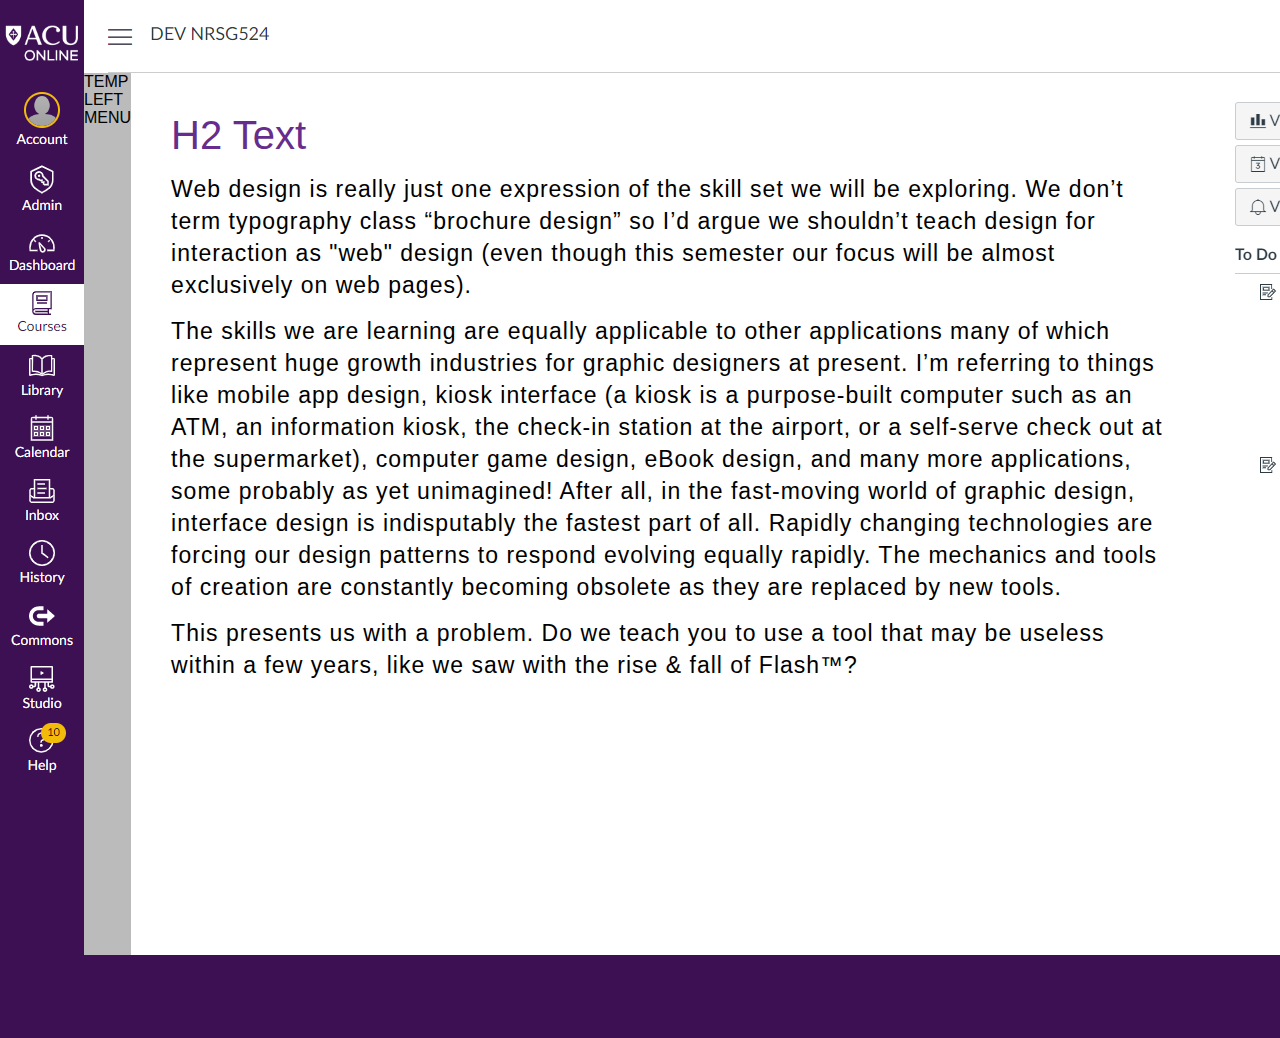
==== index.html @ 1f4cd00d "first style h2 and p" ====
<!DOCTYPE html>
<html lang="en">
  <head>
    <meta charset="utf-8" />
    <meta http-equiv="x-ua-compatible" content="ie=edge" />
    <meta name="viewport" content="width=device-width, initial-scale=1" />

    <title></title>
    <link rel="stylesheet" href="css/main.css" />
    <link rel="icon" href="images/favicon.png" />
<style>
body {
    margin: 0px;
    font-family: "arial", sans-serif;

}

.wrapper-container{
    display: flex;
    flex-direction: row;
    flex-wrap: nowrap;
    justify-content: flex-start;
    align-content: stretch;
    align-items: flex-start;
		background: #3c1053;

}
  .col1 { 
	width: 84px;
  }
  
  .col2 { 
	flex: 0 1 auto;
    align-self: auto;
	width: 100%;
	    background: #fff;
  }
  
  .header { 
    width: 100%;
	height:72px;
	        margin: 0 0 0 24px;
	border-bottom: 1px solid #ccc;
	background: #fff;	
  }

  .flex-container {
    display: flex;
    height: 98vh;
  }

  .flex-container > div{
	height: 100%;
  }
  
  .item2 { 
    width:192px;
	background: #bbb;
  }
  .item3 { 
    flex-grow:1;
	background: #fff;
  }
  .item4 { 
    width: 288px;
	background: #fff;	
  }
		
#header-normal{display:block;}
#header-phone {display:none;}



.fixed-width-col {
width: 1000px;
    margin: 0 auto;
    background: #fff;
    /* position: relative; */
    /* top: 0px; */
    padding: 40px;
}

h2 {
    font-weight: normal;
    font-size: 40px;
    color: #662d8c;
    margin-block-end: 15px;
    margin-block-start: 0;
	}
p{
font-size: 23px;
    letter-spacing: 1px;
    line-height: 32px;
    margin-block-end: 14px;
    margin-block-start: 0px;}

@media only screen and (max-width: 1139px) {
  .item4 {
    display:none;
  }
}		
@media only screen and (max-width: 767px) {
  .col1 {
    display:none;
  }
  .item2 {
    display:none;
  }
	#header-normal{display:none;}
	#header-phone {display:block;}
	
  .header { 
    width: 100%;
	height:55px;
	margin: 0;
	border-bottom: 0px solid #ccc;
	background: #3c1053;
  }	
}		
</style>
  </head>
    <body>
	<div class="wrapper-container"> 
		<div class="col1"><img src="col-1.png"></div>
		<div class="col2">
		<div class="header"><img id="header-normal" src="header.png"><img id="header-phone" src="header-phone.png"></div>
			<div class="flex-container"> 
			<div class="item2">TEMP<br>LEFT<br>MENU</div>
			<div class="item3">
			<!-- --------------------------------------------------------- -->
			<!-- --------------------------------------------------------- -->
			<!-- --------------------------------------------------------- -->
			
			<div class="fixed-width-col">
			<h2>H2 Text</h2>
<p>Web design is really just one expression of the skill set we will be exploring. We don’t term typography class “brochure design” so I’d argue
we shouldn’t teach design for interaction as "web" design (even though this semester our focus will be almost exclusively on web pages).</p>
<p>The skills we are learning are equally applicable to other applications many of which represent huge growth industries for graphic designers
at present. I’m referring to things like mobile app design, kiosk interface (a kiosk is a purpose-built computer such as an ATM, an information
kiosk, the check-in station at the airport, or a self-serve check out at the supermarket), computer game design, eBook design, and many more
applications, some probably as yet unimagined! After all, in the fast-moving world of graphic design, interface design is indisputably the fastest
part of all. Rapidly changing technologies are forcing our design patterns to respond evolving equally rapidly. The mechanics and tools of
creation are constantly becoming obsolete as they are replaced by new tools.</p>
<p>This presents us with a problem. Do we teach you to use a tool that may be useless within a few years, like we saw with the rise & fall of
Flash™?</p>
			
			</div>			
			<!-- --------------------------------------------------------- -->
			<!-- --------------------------------------------------------- -->
			<!-- --------------------------------------------------------- -->
			</div>
			<div class="item4"><img src="col-4.png"></div>
			</div>	
		</div>
	</div>

    <script src="js/scripts.js"></script>
  </body>
</html>
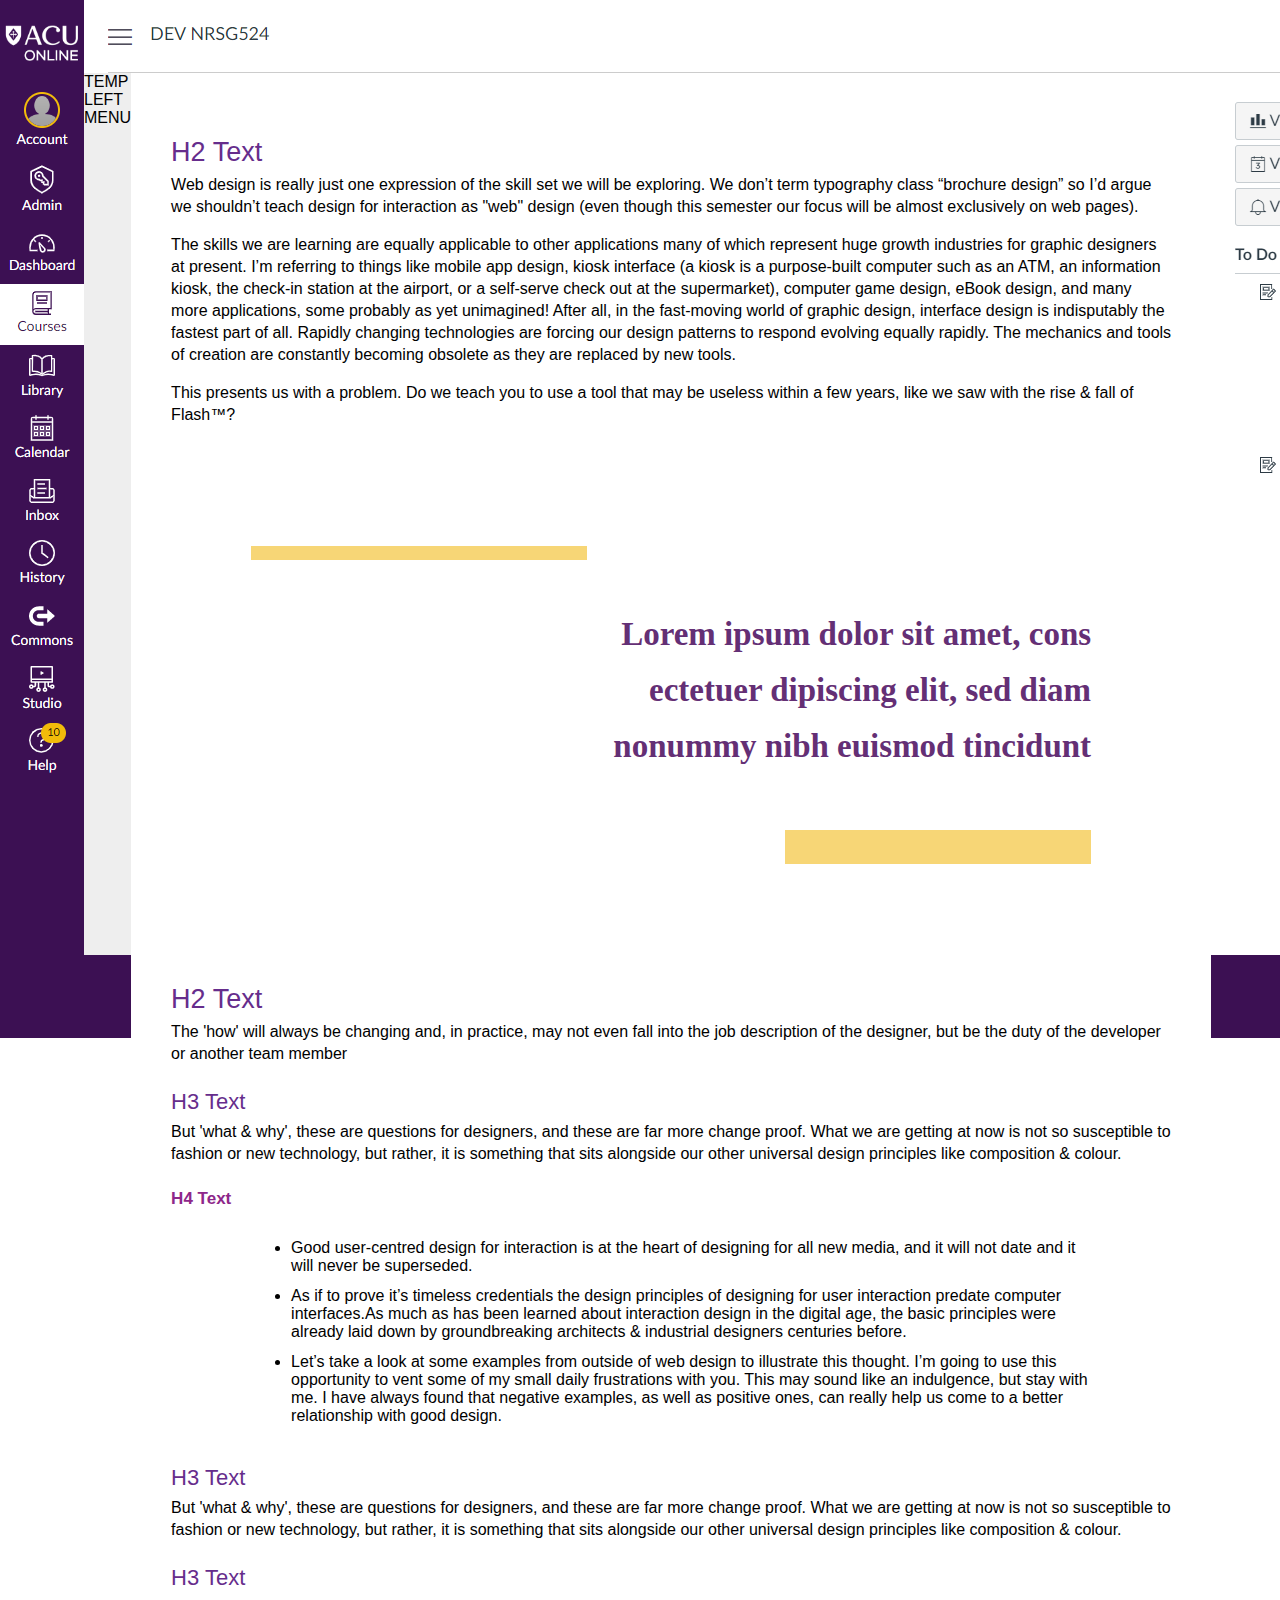
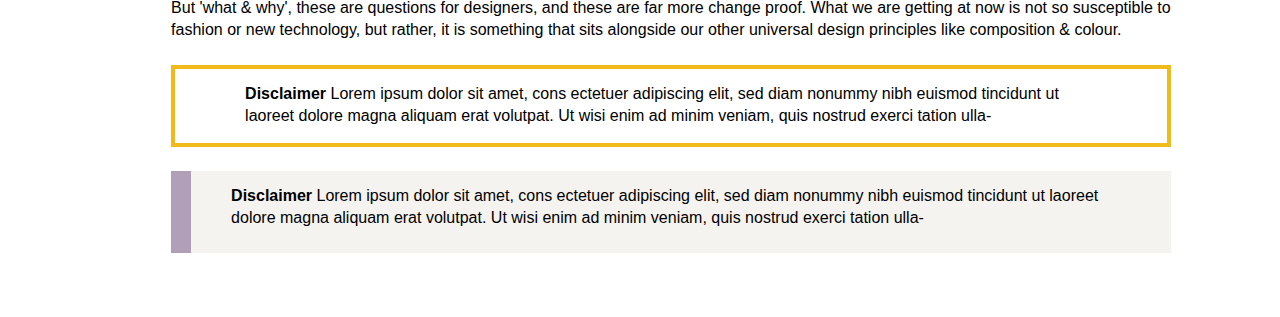
==== commit 33984358: "1st Ros design completed" ====
--- a/index.html
+++ b/index.html
@@ -55,7 +55,7 @@
   
   .item2 { 
     width:192px;
-	background: #bbb;
+	    background: #eee;
   }
   .item3 { 
     flex-grow:1;
@@ -81,18 +81,94 @@
 }
 
 h2 {
-    font-weight: normal;
-    font-size: 40px;
+	font-weight: normal;
+    font-size: 27px;
     color: #662d8c;
-    margin-block-end: 15px;
-    margin-block-start: 0;
+    margin-block-end: 6px;
+    margin-block-start: 24px;
 	}
+h3 {
+font-weight: normal;
+    font-size: 22px;
+    color: #662d8c;
+    margin-block-end: 6px;
+    margin-block-start: 24px;
+}
+h4 {
+    font-weight: bold;
+    font-size: 17px;
+    color: #8e278a;
+    margin-block-end: 0px;
+    margin-block-start: 24px;
+}
 p{
-font-size: 23px;
-    letter-spacing: 1px;
-    line-height: 32px;
-    margin-block-end: 14px;
-    margin-block-start: 0px;}
+font-size: 16px;
+    letter-spacing: 0px;
+    line-height: 22px;
+    margin-block-end: 16px;
+    margin-block-start: 6px;
+	}
+
+ul,ol {
+	margin-block-start: 30px;
+    margin-block-end: 40px;
+	}
+li {
+    margin: 6px 80px 12px 80px;
+}
+
+.well {
+    padding: 8px 70px 0 70px;
+    margin: 24px 0;
+}
+.well.yellow {
+    border: 4px solid #f1ba1b;
+}
+
+.well.purple {
+	background: #f5f3f0;
+    padding: 8px 40px;
+    border-left: 20px solid #b19eb9;
+}
+
+blockquote {
+    margin: 80px;
+    padding: 40px 0;
+}
+
+blockquote::before {
+content: "";
+    width: 336px;
+    height: 14px;
+    position: relative;
+    top: 0px;
+    left: 0;
+    background: #f7d676;
+    /* z-index: 20; */
+    display: block;
+}
+
+blockquote::after {
+content: "";
+    width: 306px;
+    height: 34px;
+    position: relative;
+    /* bottom: -40px; */
+    left: -306px;
+    background: #f7d676;
+    /* z-index: 20; */
+    display: block;
+    margin-left: 100%;}
+
+blockquote > p {
+font-size: 33px;
+    line-height: 56px;
+    font-family: "Georgia", serif;
+    text-align: right;
+    font-weight: bold;
+    color: #642f75;
+    padding: 40px 0;
+}
 
 @media only screen and (max-width: 1139px) {
   .item4 {
@@ -143,9 +219,40 @@
 creation are constantly becoming obsolete as they are replaced by new tools.</p>
 <p>This presents us with a problem. Do we teach you to use a tool that may be useless within a few years, like we saw with the rise & fall of
 Flash™?</p>
+<blockquote>
+<p>Lorem ipsum dolor sit amet, cons<br>
+ectetuer dipiscing elit, sed diam<br>
+nonummy nibh euismod tincidunt</p>
+</blockquote>
+
+<h2>H2 Text</h2>
+<p>The 'how' will always be changing and, in practice, may not even fall into the job description of the designer, but be the duty of the developer or another team member</p>
+<h3>H3 Text</h3>
+<p>But 'what & why', these are questions for designers, and these are far more change proof. What we are getting at now is not so susceptible to
+fashion or new technology, but rather, it is something that sits alongside our other universal design principles like composition & colour.</p>
+<h4>H4 Text</h4>
+<ul>
+<li>Good user-centred design for interaction is at the heart of designing for all new media, and it will not date and it will never be superseded.</li>
+<li>
+As if to prove it’s timeless credentials the design principles of designing for user interaction predate computer interfaces.As much as has been learned about interaction design in the digital age, the basic principles were already laid
+down by groundbreaking architects & industrial designers centuries before.</li>
+<li>
+Let’s take a look at some examples from outside of web design to illustrate this thought. I’m going to use this opportunity to vent some of my small daily frustrations with you. This may sound like an indulgence, but stay with me. I have always found that negative examples, as well as positive ones, can really help us come to a better relationship with good design.</li>
+</ul>
+<h3>H3 Text</h3>
+<p>But 'what & why', these are questions for designers, and these are far more change proof. What we are getting at now is not so susceptible to fashion or new technology, but rather, it is something that sits alongside our other universal design principles like composition & colour.</p>
+<h3>H3 Text</h3>
+<p>But 'what & why', these are questions for designers, and these are far more change proof. What we are getting at now is not so susceptible to fashion or new technology, but rather, it is something that sits alongside our other universal design principles like composition & colour.</p>
+			
+			<div class="well yellow" >
+			<p><strong>Disclaimer</strong> Lorem ipsum dolor sit amet, cons ectetuer adipiscing elit, sed diam nonummy nibh euismod tincidunt ut laoreet dolore magna aliquam erat volutpat. Ut wisi enim ad minim veniam, quis nostrud exerci tation ulla-</p>
+			</div>
+			<div class="well purple" >
+			<p><strong>Disclaimer</strong> Lorem ipsum dolor sit amet, cons ectetuer adipiscing elit, sed diam nonummy nibh euismod tincidunt ut laoreet dolore magna aliquam erat volutpat. Ut wisi enim ad minim veniam, quis nostrud exerci tation ulla-</p>
+			</div>
 			
 			</div>			
-			<!-- --------------------------------------------------------- -->
+			<!-- goergia bold 33px 56 leading --------------------------------------------------------- -->
 			<!-- --------------------------------------------------------- -->
 			<!-- --------------------------------------------------------- -->
 			</div>
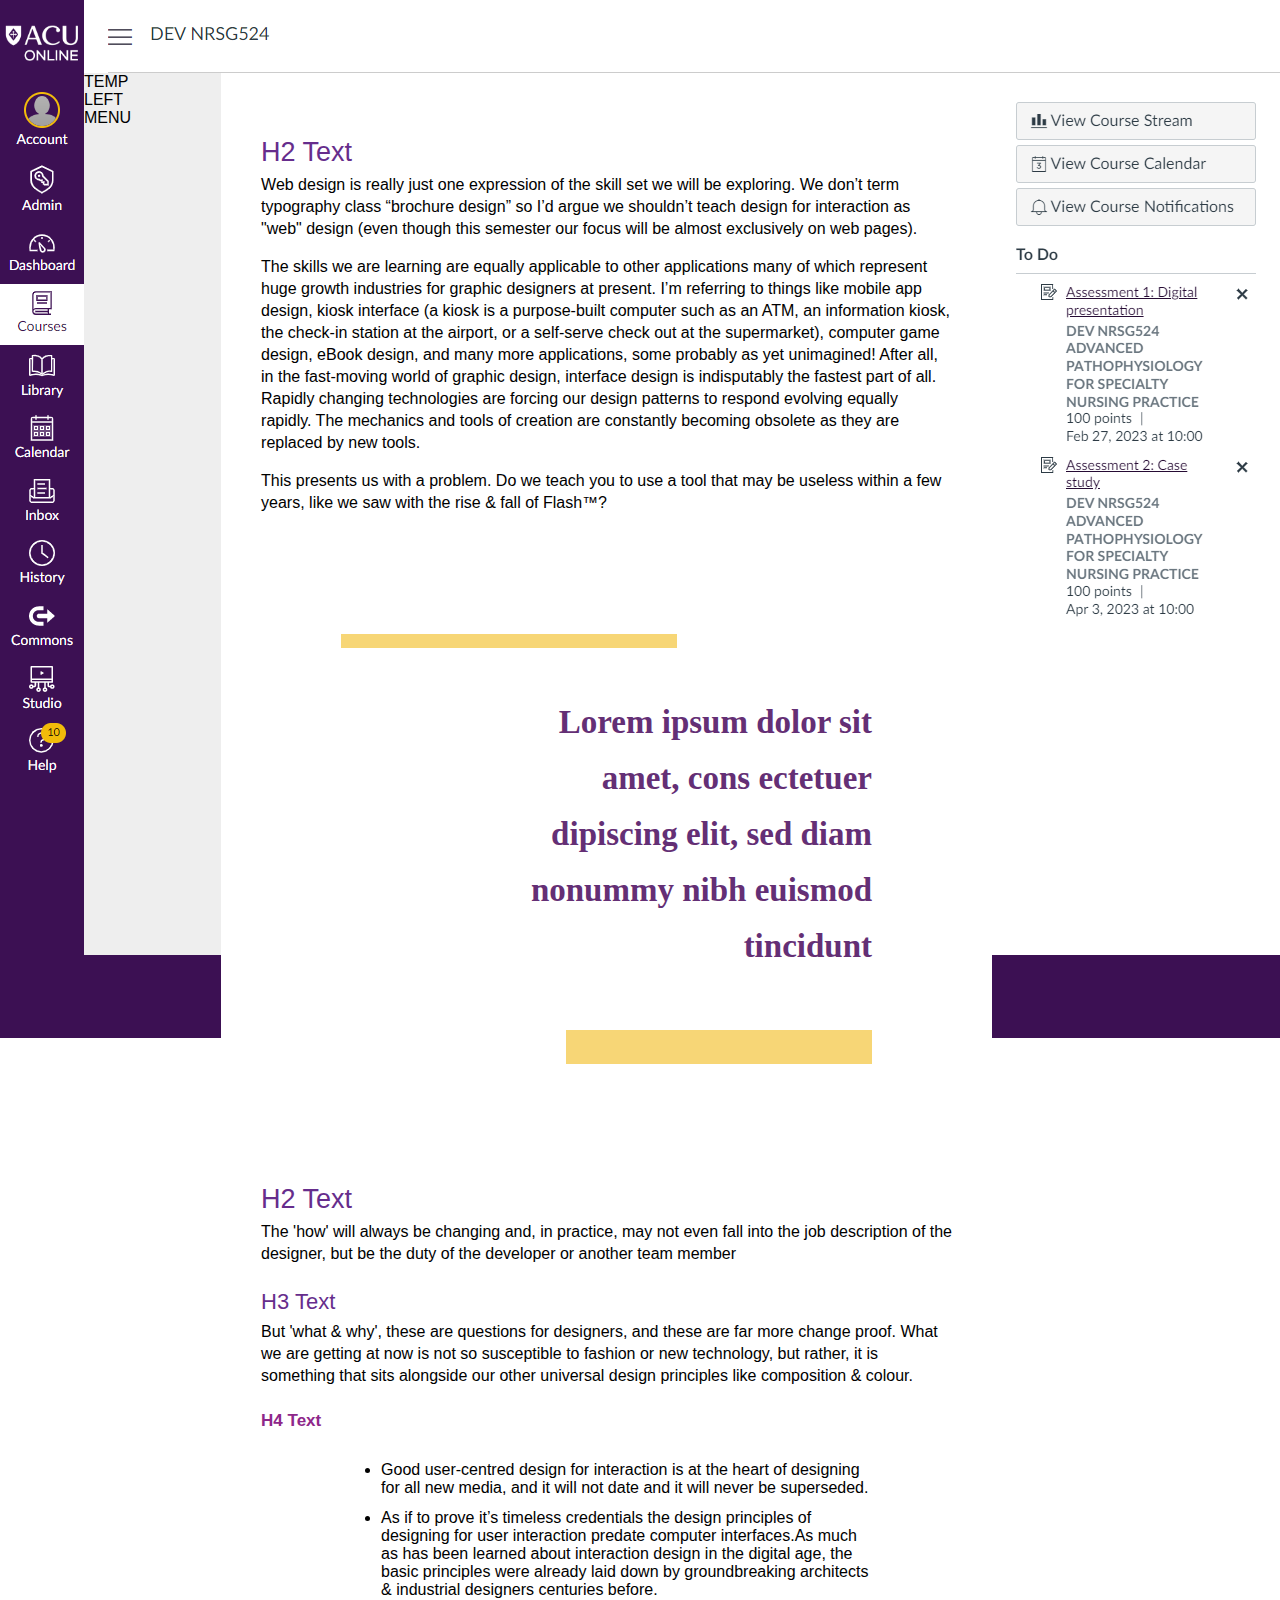
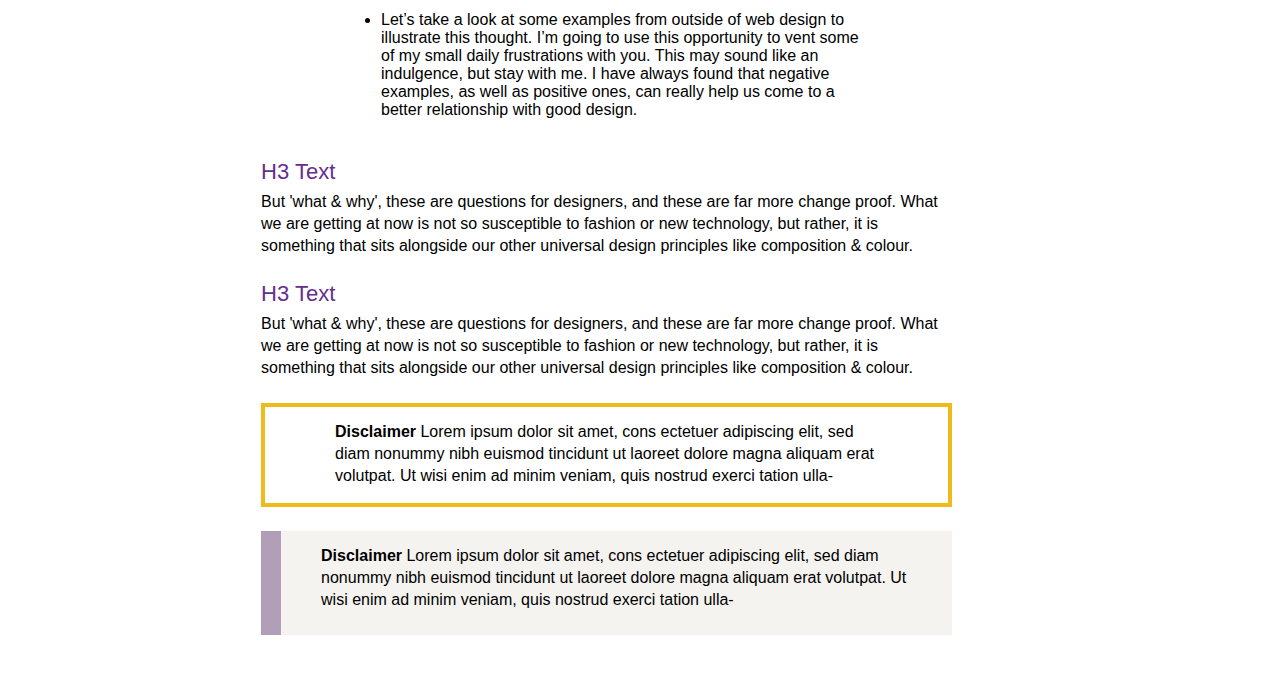
==== commit 67ff0de7: "last pages commit before monday" ====
--- a/index.html
+++ b/index.html
@@ -72,7 +72,7 @@
 
 
 .fixed-width-col {
-width: 1000px;
+    max-width: 1000px;
     margin: 0 auto;
     background: #fff;
     /* position: relative; */
@@ -168,6 +168,8 @@
     font-weight: bold;
     color: #642f75;
     padding: 40px 0;
+	width: 75%;
+    margin-left: 25%;
 }
 
 @media only screen and (max-width: 1139px) {
@@ -220,9 +222,9 @@
 <p>This presents us with a problem. Do we teach you to use a tool that may be useless within a few years, like we saw with the rise & fall of
 Flash™?</p>
 <blockquote>
-<p>Lorem ipsum dolor sit amet, cons<br>
-ectetuer dipiscing elit, sed diam<br>
-nonummy nibh euismod tincidunt</p>
+<p>Lorem ipsum dolor sit amet, cons
+ectetuer dipiscing elit, sed diam
+nonummy nibh euismod tincidunt
 </blockquote>
 
 <h2>H2 Text</h2>
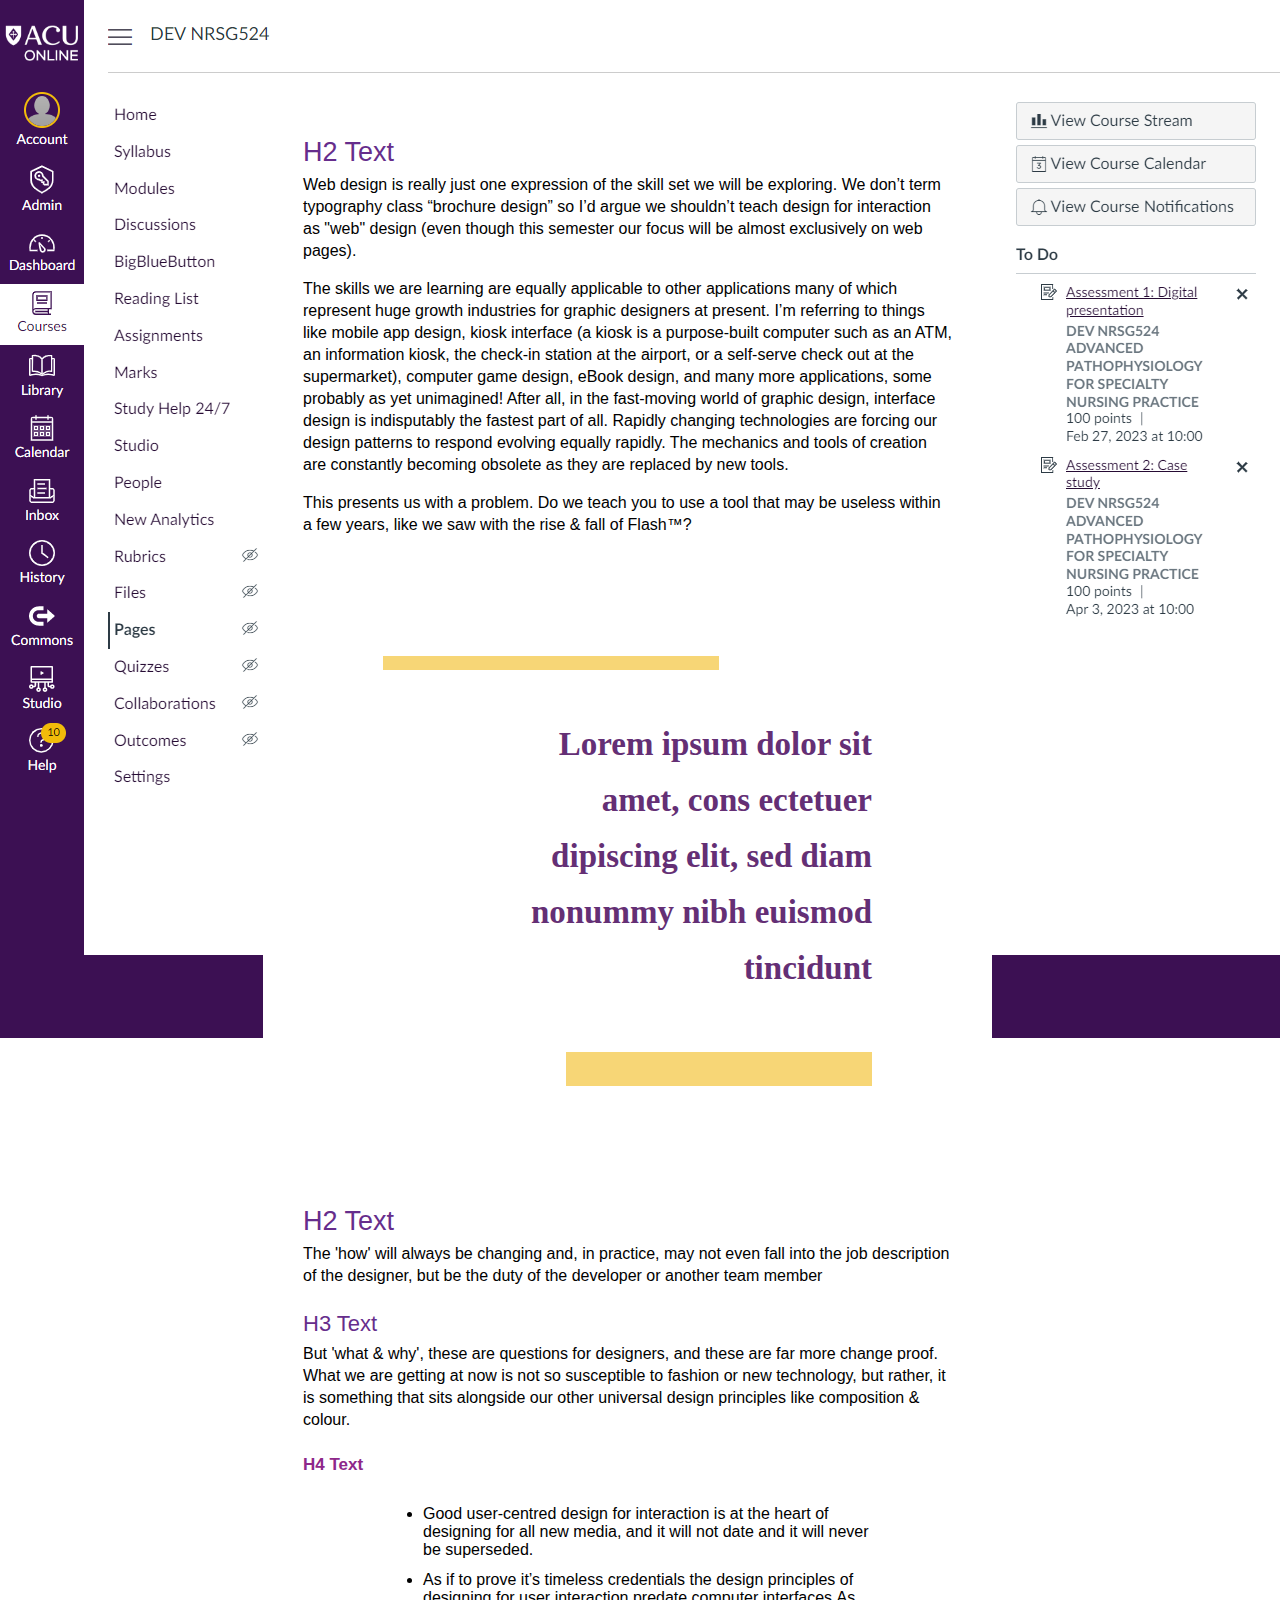
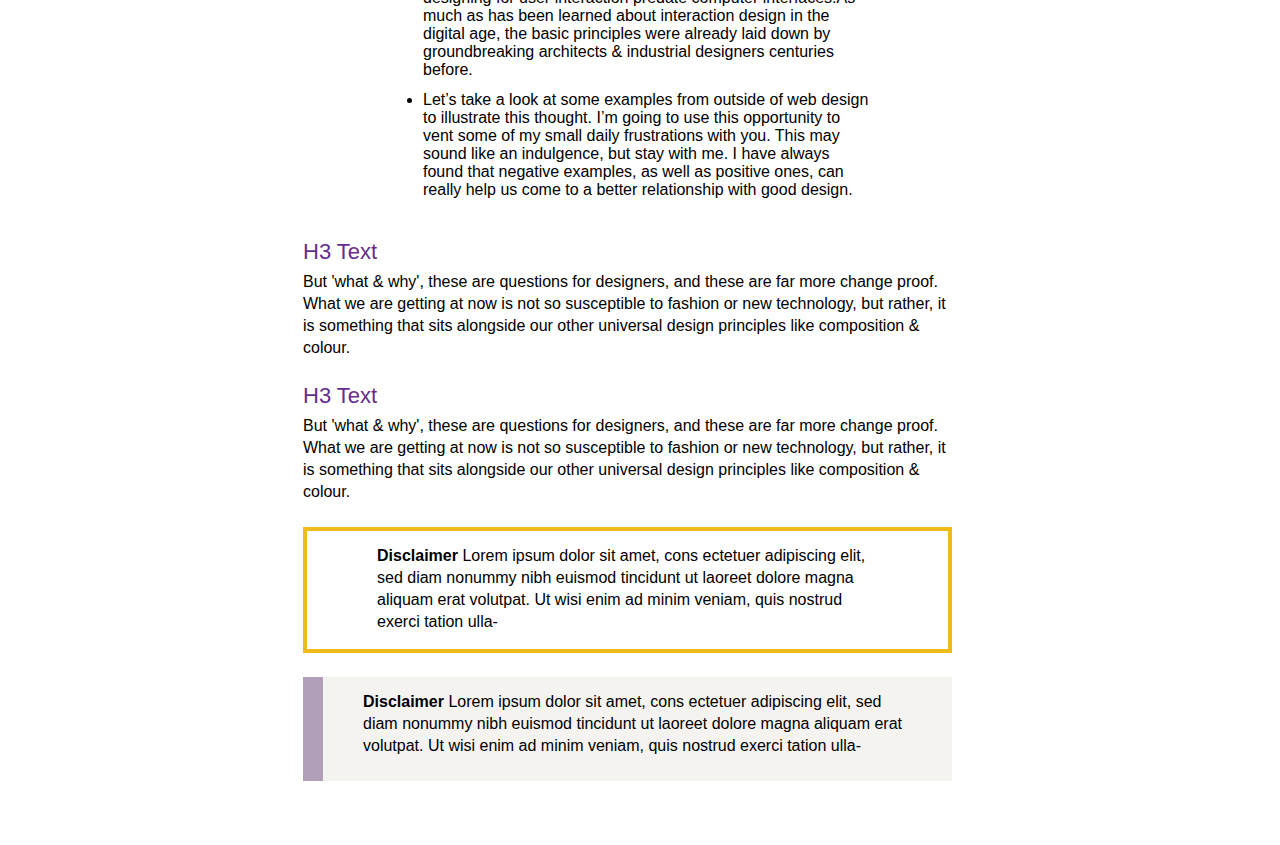
==== commit 6b1ef7f3: "added fake menu nav image" ====
--- a/index.html
+++ b/index.html
@@ -55,7 +55,7 @@
   
   .item2 { 
     width:192px;
-	    background: #eee;
+	    background: #fff;
   }
   .item3 { 
     flex-grow:1;
@@ -203,7 +203,7 @@
 		<div class="col2">
 		<div class="header"><img id="header-normal" src="header.png"><img id="header-phone" src="header-phone.png"></div>
 			<div class="flex-container"> 
-			<div class="item2">TEMP<br>LEFT<br>MENU</div>
+			<div class="item2"><img src="col-3.png"></div>
 			<div class="item3">
 			<!-- --------------------------------------------------------- -->
 			<!-- --------------------------------------------------------- -->
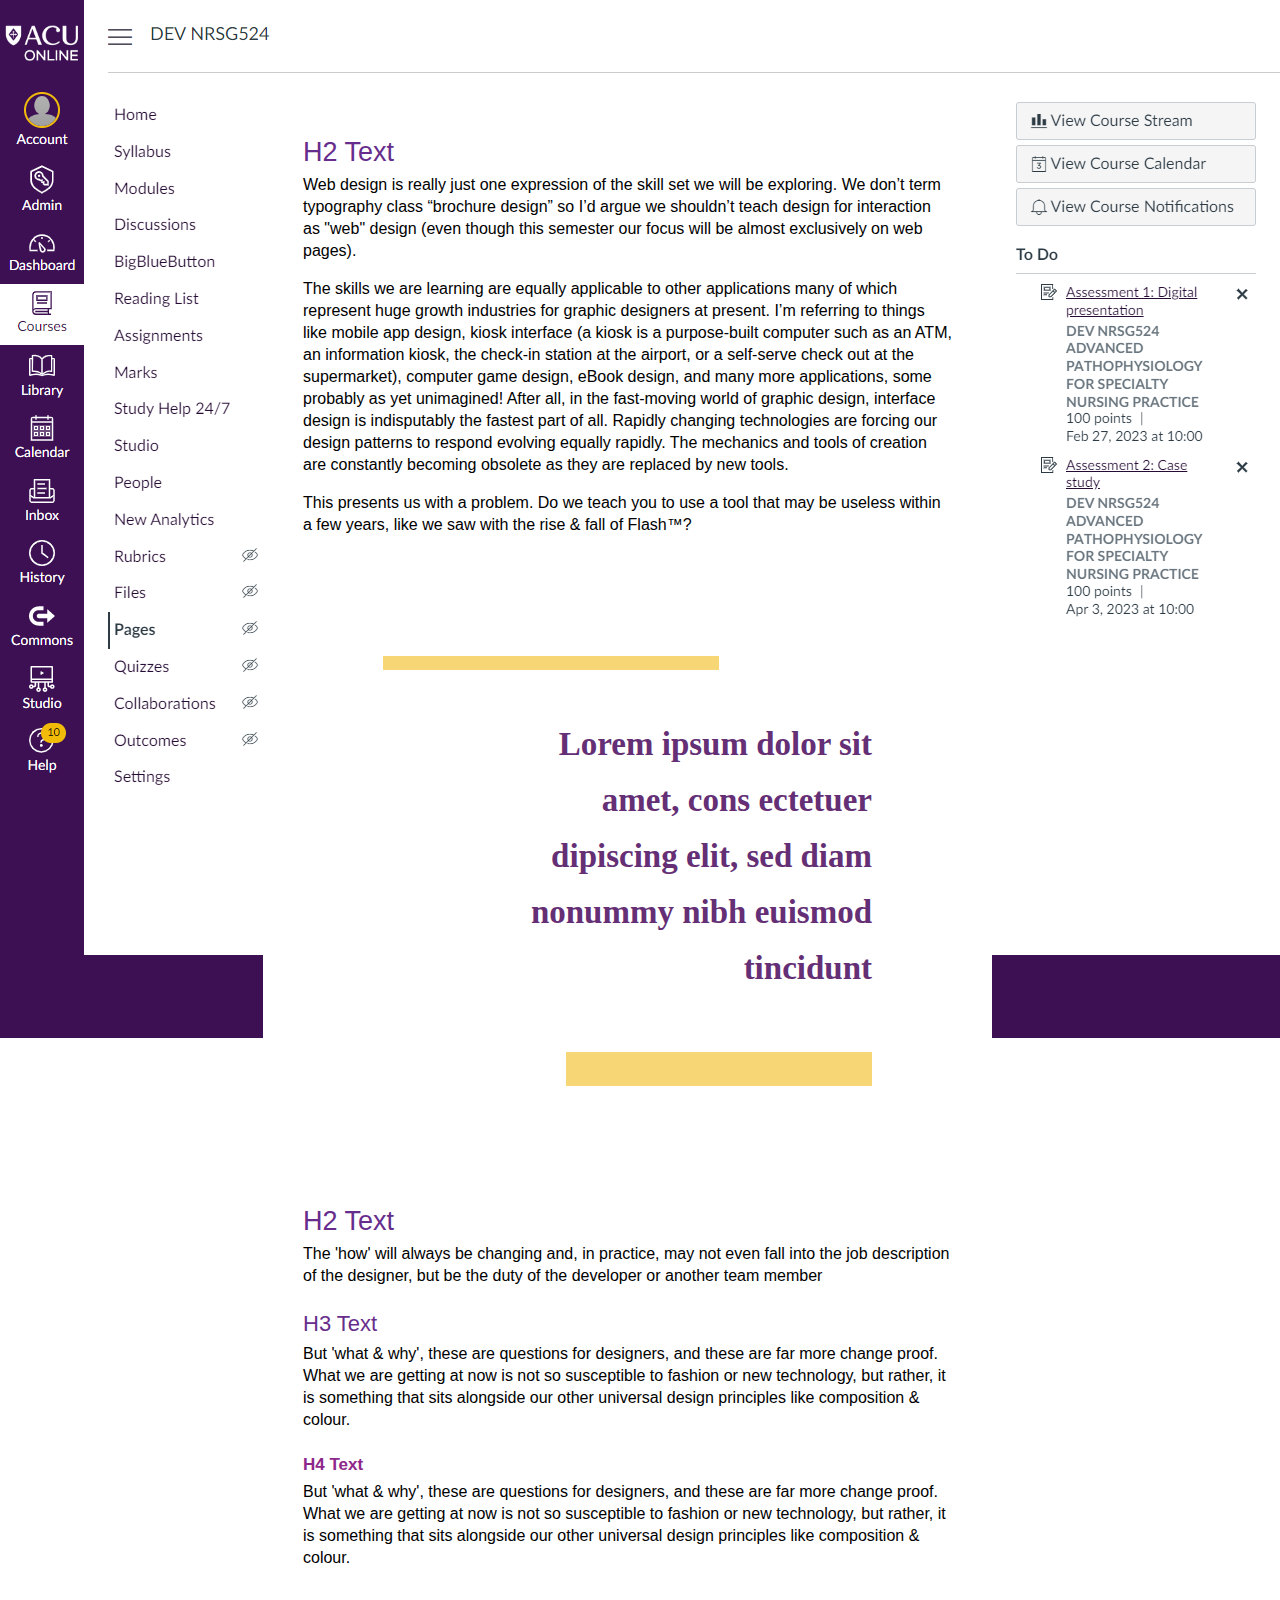
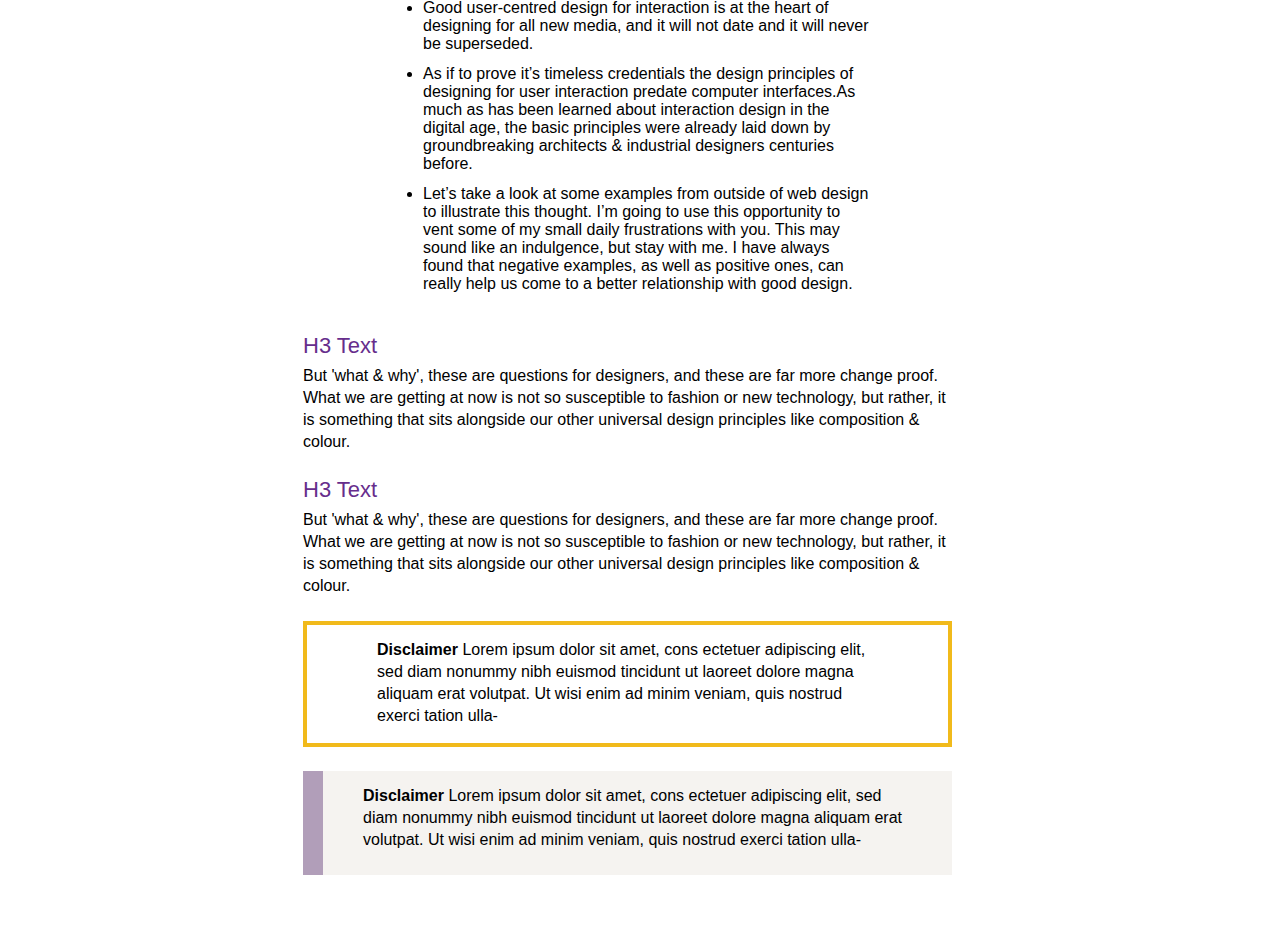
==== commit e236cfc1: "better UL pre content" ====
--- a/index.html
+++ b/index.html
@@ -233,6 +233,7 @@
 <p>But 'what & why', these are questions for designers, and these are far more change proof. What we are getting at now is not so susceptible to
 fashion or new technology, but rather, it is something that sits alongside our other universal design principles like composition & colour.</p>
 <h4>H4 Text</h4>
+<p>But 'what & why', these are questions for designers, and these are far more change proof. What we are getting at now is not so susceptible to fashion or new technology, but rather, it is something that sits alongside our other universal design principles like composition & colour.</p>
 <ul>
 <li>Good user-centred design for interaction is at the heart of designing for all new media, and it will not date and it will never be superseded.</li>
 <li>
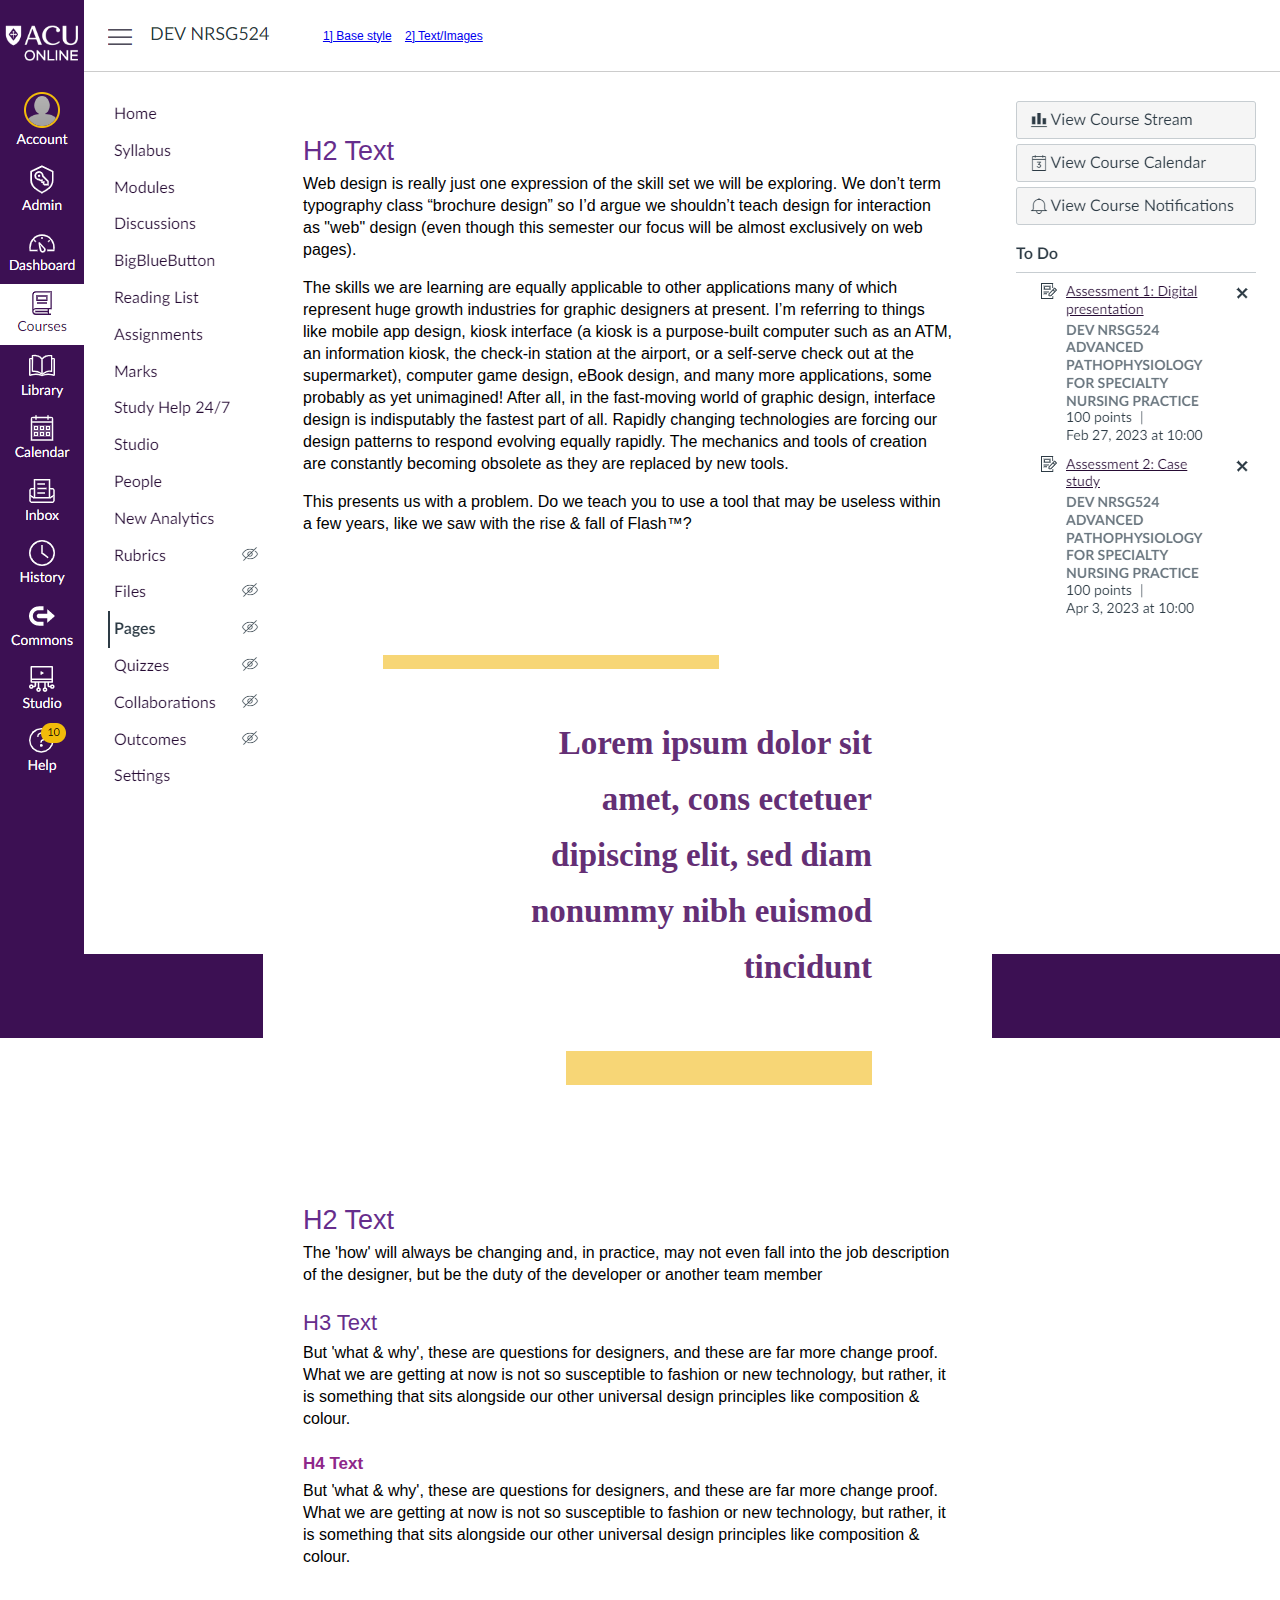
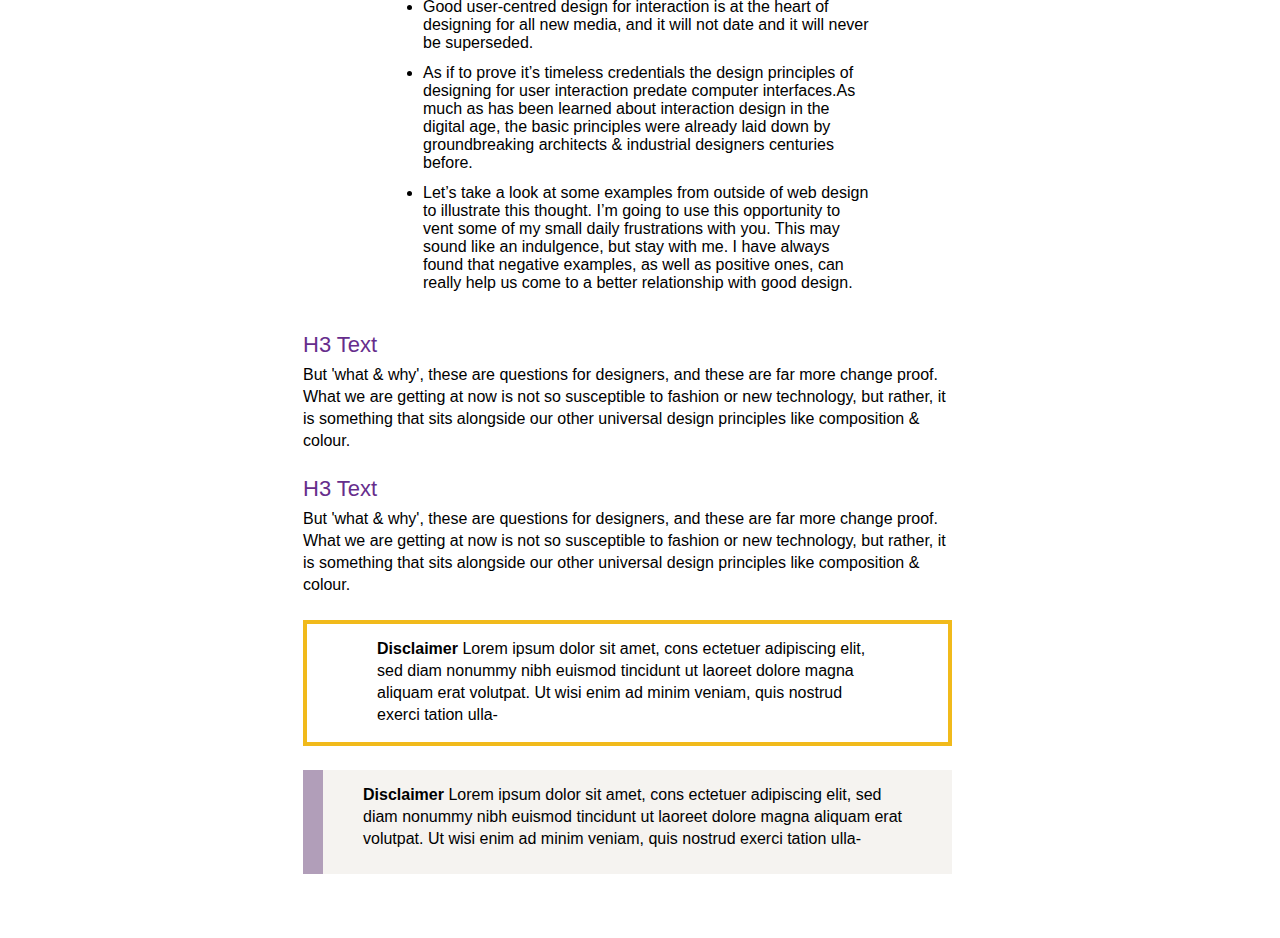
==== commit d886e580: "link to access each other" ====
--- a/index.html
+++ b/index.html
@@ -36,13 +36,32 @@
 	    background: #fff;
   }
   
-  .header { 
-    width: 100%;
-	height:72px;
-	        margin: 0 0 0 24px;
-	border-bottom: 1px solid #ccc;
-	background: #fff;	
-  }
+.header {
+    width: 98%;
+    height: 72pxpx;
+    padding: 0 0 0 2%;
+    border-bottom: 1px solid #ccc;
+    background: #fff;
+	display: flex;
+    align-items: center;
+  }
+  
+#header-normal{display:block;}
+#header-phone {display:none;}
+
+.header ul
+{
+    margin: 0;
+    padding: 0;
+    font-size: 12px;
+}
+.header ul li
+{
+    padding: 5px;
+    display: inline;
+    margin: 0;
+}
+
 
   .flex-container {
     display: flex;
@@ -184,6 +203,10 @@
   .item2 {
     display:none;
   }
+  
+    .header ul li a
+	{ color: #fff;}
+	
 	#header-normal{display:none;}
 	#header-phone {display:block;}
 	
@@ -201,7 +224,14 @@
 	<div class="wrapper-container"> 
 		<div class="col1"><img src="col-1.png"></div>
 		<div class="col2">
-		<div class="header"><img id="header-normal" src="header.png"><img id="header-phone" src="header-phone.png"></div>
+		<div class="header"><img id="header-normal" src="header.png"><img id="header-phone" src="header-phone.png">
+		
+			<ul>
+			<li><a href="index.html">1] Base style</a></li>
+			<li><a href="images-text.html">2] Text/Images</a>
+			</ul>
+
+		</div>
 			<div class="flex-container"> 
 			<div class="item2"><img src="col-3.png"></div>
 			<div class="item3">
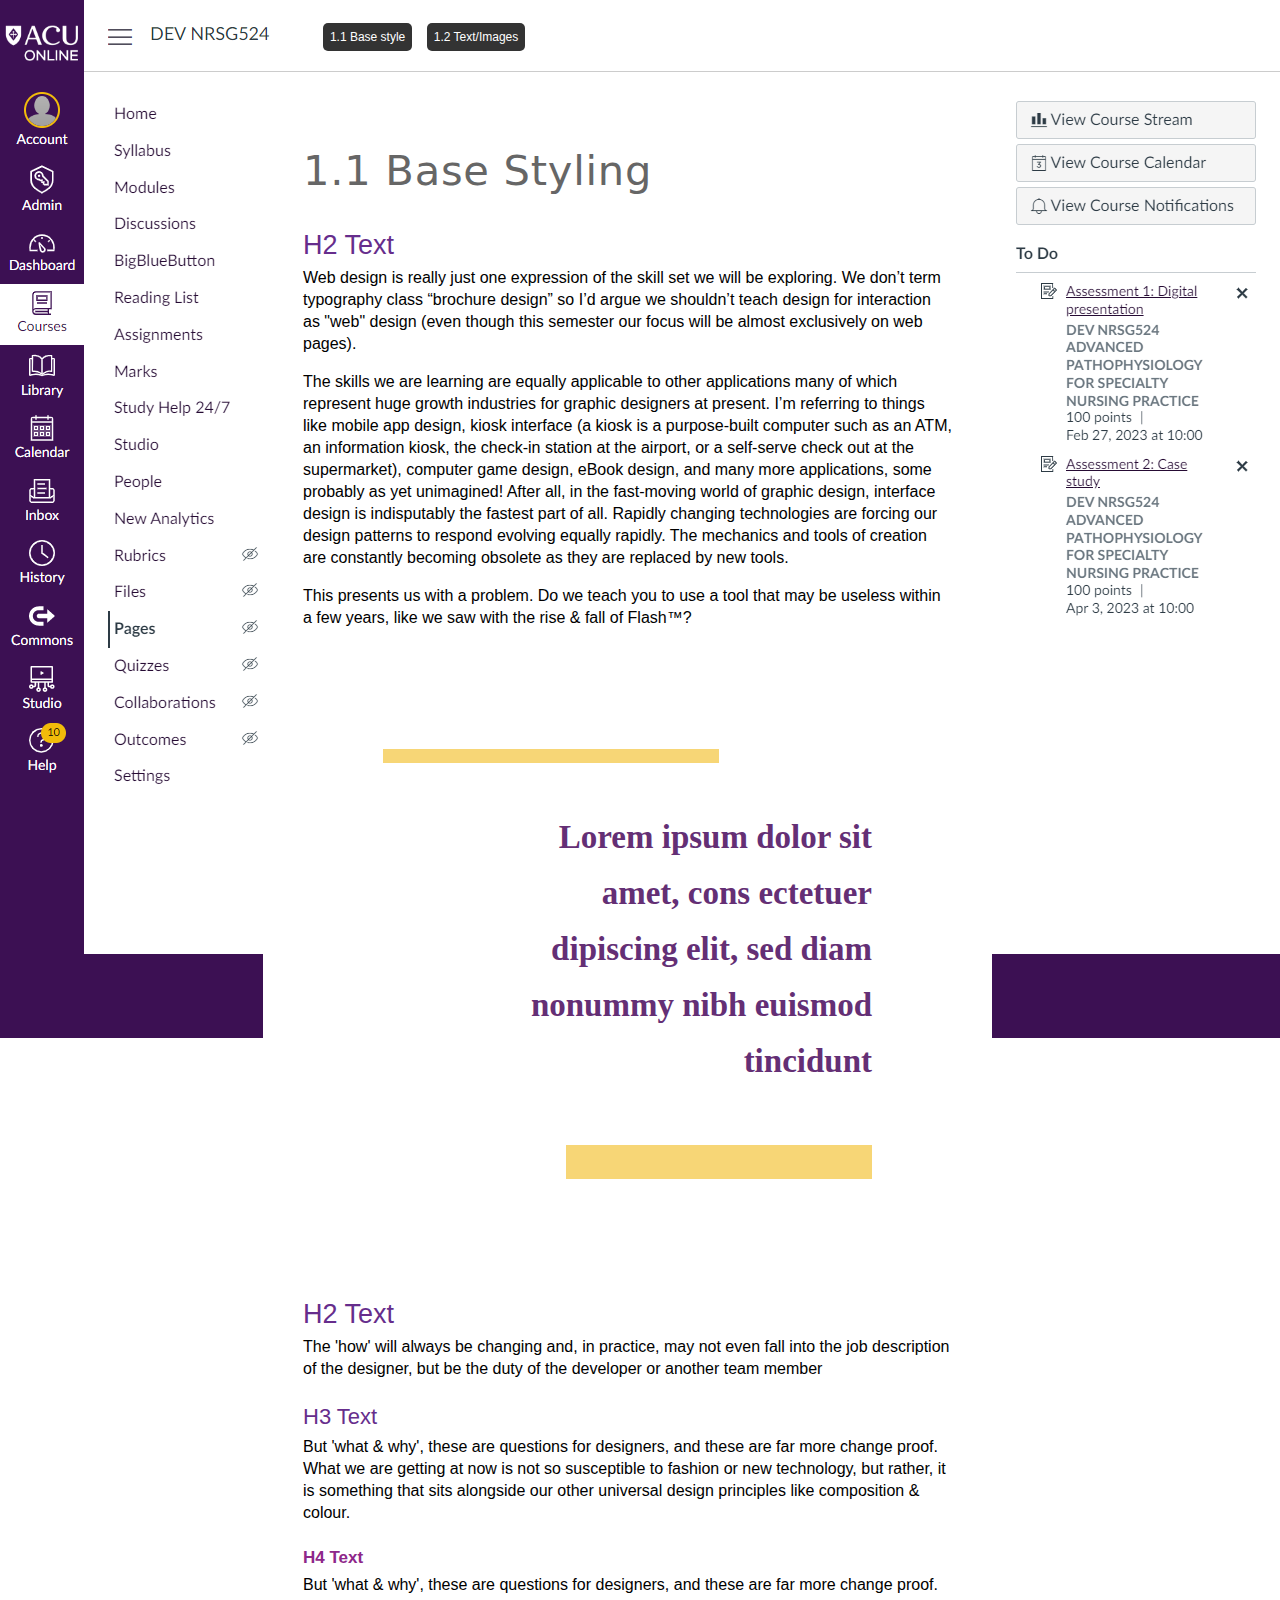
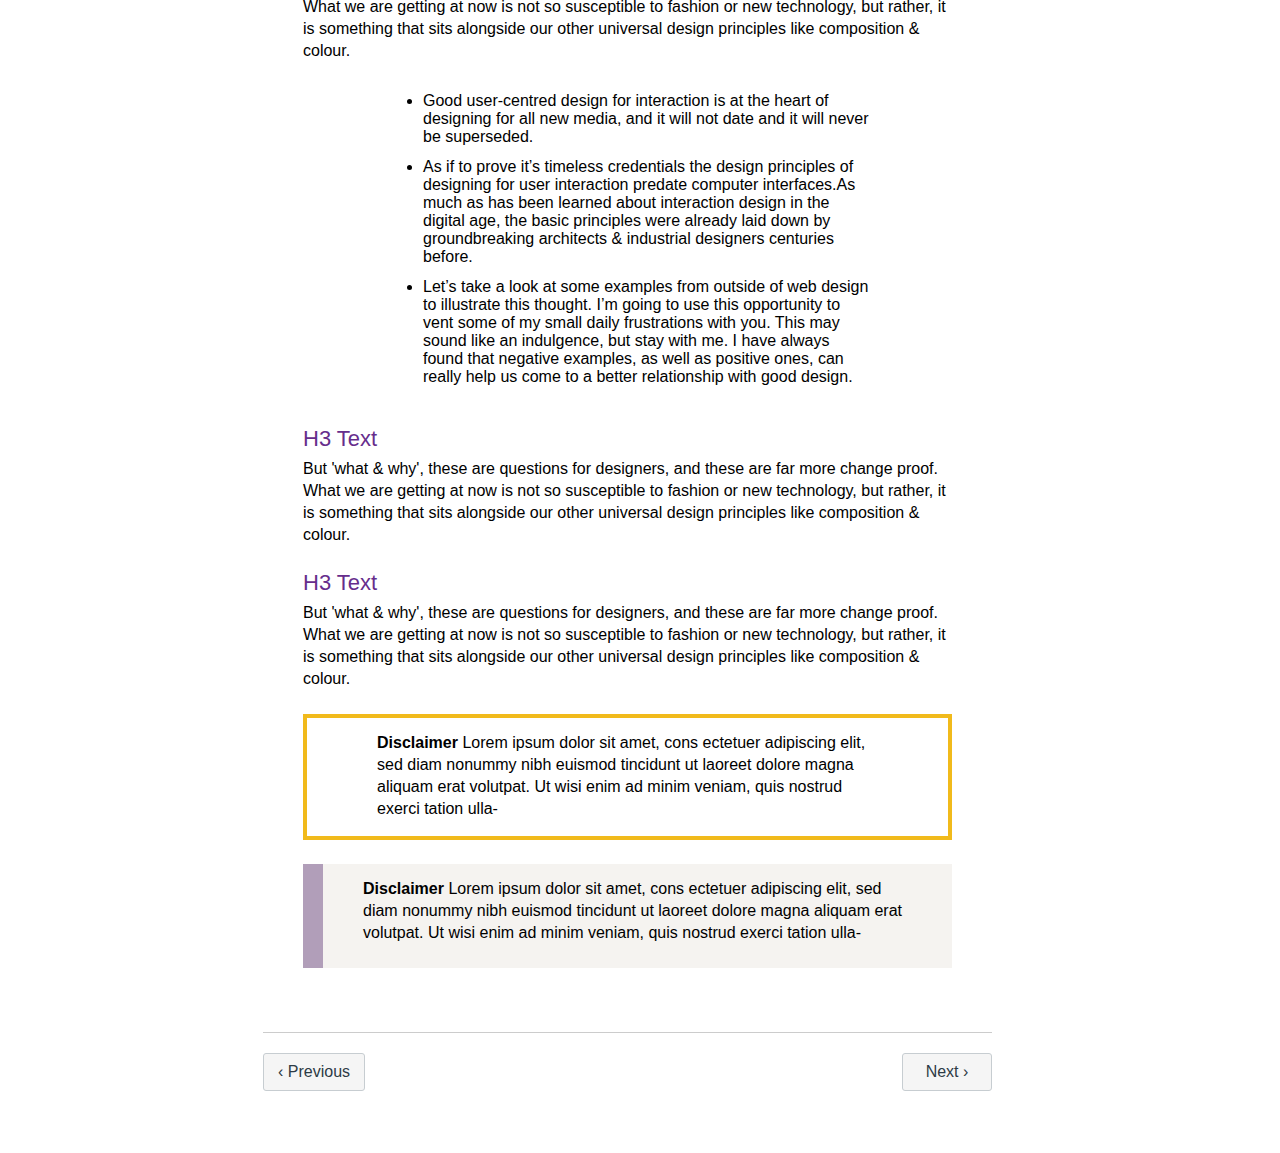
==== commit b7bb94a2: "last visual changes before next layout" ====
--- a/index.html
+++ b/index.html
@@ -6,219 +6,12 @@
     <meta name="viewport" content="width=device-width, initial-scale=1" />
 
     <title></title>
-    <link rel="stylesheet" href="css/main.css" />
+    <link rel="stylesheet" href="styles.css" />
     <link rel="icon" href="images/favicon.png" />
-<style>
-body {
-    margin: 0px;
-    font-family: "arial", sans-serif;
+	<style>
+		
+	</style>
 
-}
-
-.wrapper-container{
-    display: flex;
-    flex-direction: row;
-    flex-wrap: nowrap;
-    justify-content: flex-start;
-    align-content: stretch;
-    align-items: flex-start;
-		background: #3c1053;
-
-}
-  .col1 { 
-	width: 84px;
-  }
-  
-  .col2 { 
-	flex: 0 1 auto;
-    align-self: auto;
-	width: 100%;
-	    background: #fff;
-  }
-  
-.header {
-    width: 98%;
-    height: 72pxpx;
-    padding: 0 0 0 2%;
-    border-bottom: 1px solid #ccc;
-    background: #fff;
-	display: flex;
-    align-items: center;
-  }
-  
-#header-normal{display:block;}
-#header-phone {display:none;}
-
-.header ul
-{
-    margin: 0;
-    padding: 0;
-    font-size: 12px;
-}
-.header ul li
-{
-    padding: 5px;
-    display: inline;
-    margin: 0;
-}
-
-
-  .flex-container {
-    display: flex;
-    height: 98vh;
-  }
-
-  .flex-container > div{
-	height: 100%;
-  }
-  
-  .item2 { 
-    width:192px;
-	    background: #fff;
-  }
-  .item3 { 
-    flex-grow:1;
-	background: #fff;
-  }
-  .item4 { 
-    width: 288px;
-	background: #fff;	
-  }
-		
-#header-normal{display:block;}
-#header-phone {display:none;}
-
-
-
-.fixed-width-col {
-    max-width: 1000px;
-    margin: 0 auto;
-    background: #fff;
-    /* position: relative; */
-    /* top: 0px; */
-    padding: 40px;
-}
-
-h2 {
-	font-weight: normal;
-    font-size: 27px;
-    color: #662d8c;
-    margin-block-end: 6px;
-    margin-block-start: 24px;
-	}
-h3 {
-font-weight: normal;
-    font-size: 22px;
-    color: #662d8c;
-    margin-block-end: 6px;
-    margin-block-start: 24px;
-}
-h4 {
-    font-weight: bold;
-    font-size: 17px;
-    color: #8e278a;
-    margin-block-end: 0px;
-    margin-block-start: 24px;
-}
-p{
-font-size: 16px;
-    letter-spacing: 0px;
-    line-height: 22px;
-    margin-block-end: 16px;
-    margin-block-start: 6px;
-	}
-
-ul,ol {
-	margin-block-start: 30px;
-    margin-block-end: 40px;
-	}
-li {
-    margin: 6px 80px 12px 80px;
-}
-
-.well {
-    padding: 8px 70px 0 70px;
-    margin: 24px 0;
-}
-.well.yellow {
-    border: 4px solid #f1ba1b;
-}
-
-.well.purple {
-	background: #f5f3f0;
-    padding: 8px 40px;
-    border-left: 20px solid #b19eb9;
-}
-
-blockquote {
-    margin: 80px;
-    padding: 40px 0;
-}
-
-blockquote::before {
-content: "";
-    width: 336px;
-    height: 14px;
-    position: relative;
-    top: 0px;
-    left: 0;
-    background: #f7d676;
-    /* z-index: 20; */
-    display: block;
-}
-
-blockquote::after {
-content: "";
-    width: 306px;
-    height: 34px;
-    position: relative;
-    /* bottom: -40px; */
-    left: -306px;
-    background: #f7d676;
-    /* z-index: 20; */
-    display: block;
-    margin-left: 100%;}
-
-blockquote > p {
-font-size: 33px;
-    line-height: 56px;
-    font-family: "Georgia", serif;
-    text-align: right;
-    font-weight: bold;
-    color: #642f75;
-    padding: 40px 0;
-	width: 75%;
-    margin-left: 25%;
-}
-
-@media only screen and (max-width: 1139px) {
-  .item4 {
-    display:none;
-  }
-}		
-@media only screen and (max-width: 767px) {
-  .col1 {
-    display:none;
-  }
-  .item2 {
-    display:none;
-  }
-  
-    .header ul li a
-	{ color: #fff;}
-	
-	#header-normal{display:none;}
-	#header-phone {display:block;}
-	
-  .header { 
-    width: 100%;
-	height:55px;
-	margin: 0;
-	border-bottom: 0px solid #ccc;
-	background: #3c1053;
-  }	
-}		
-</style>
   </head>
     <body>
 	<div class="wrapper-container"> 
@@ -227,8 +20,8 @@
 		<div class="header"><img id="header-normal" src="header.png"><img id="header-phone" src="header-phone.png">
 		
 			<ul>
-			<li><a href="index.html">1] Base style</a></li>
-			<li><a href="images-text.html">2] Text/Images</a>
+			<li><a href="index.html">1.1 Base style</a></li>
+			<li><a href="images-text.html">1.2 Text/Images</a>
 			</ul>
 
 		</div>
@@ -240,6 +33,7 @@
 			<!-- --------------------------------------------------------- -->
 			
 			<div class="fixed-width-col">
+			<h1>1.1 Base Styling</h1>
 			<h2>H2 Text</h2>
 <p>Web design is really just one expression of the skill set we will be exploring. We don’t term typography class “brochure design” so I’d argue
 we shouldn’t teach design for interaction as "web" design (even though this semester our focus will be almost exclusively on web pages).</p>
@@ -284,7 +78,11 @@
 			<p><strong>Disclaimer</strong> Lorem ipsum dolor sit amet, cons ectetuer adipiscing elit, sed diam nonummy nibh euismod tincidunt ut laoreet dolore magna aliquam erat volutpat. Ut wisi enim ad minim veniam, quis nostrud exerci tation ulla-</p>
 			</div>
 			
-			</div>			
+</div>		
+	<div class="button-footer">		
+        <a href="" role="button" class="canvas-btn" aria-describedby="msf0-next-desc" aria-label="Next Module Item">&lsaquo; Previous</a>
+        <a href="" role="button" class="canvas-btn" aria-describedby="msf0-next-desc" aria-label="Next Module Item">Next &rsaquo;</a>
+	</div>		
 			<!-- goergia bold 33px 56 leading --------------------------------------------------------- -->
 			<!-- --------------------------------------------------------- -->
 			<!-- --------------------------------------------------------- -->
@@ -293,7 +91,7 @@
 			</div>	
 		</div>
 	</div>
-
+	
     <script src="js/scripts.js"></script>
   </body>
 </html>--- a/styles.css
+++ b/styles.css
@@ -0,0 +1,322 @@
+
+/* CANVAS DEFULT STYLES */
+.canvas-btn {
+    background: #f5f5f5;
+    color: #2d3b45;
+    border: 1px solid;
+    border-color: #c7cdd1;
+    border-radius: 3px;
+    transition: background-color .2s ease-in-out;
+    display: inline-block;
+    position: relative;
+    padding: 8px 14px;
+    margin-bottom: 0;
+    font-size: 16px;
+    font-size: 1rem;
+    line-height: 20px;
+    text-align: center;
+    vertical-align: middle;
+    cursor: pointer;
+    text-decoration: none;
+    overflow: hidden;
+    text-shadow: none;
+    -webkit-user-select: none;
+    user-select: none;
+	min-width: 60px;
+}
+
+.canvas-btn:hover {
+    background: #ededed; 
+}
+
+.button-footer {
+    display: flex;
+    flex-direction: row;
+    flex-wrap: nowrap;
+    justify-content: space-between;
+    align-content: stretch;
+    align-items: flex-start;
+    margin: 20px auto 0 auto;
+    max-width: 1080px;
+    height: 100px;
+}
+
+
+
+body {
+    margin: 0px;
+    font-family: "arial", sans-serif;
+
+}
+
+.wrapper-container{
+    display: flex;
+    flex-direction: row;
+    flex-wrap: nowrap;
+    justify-content: flex-start;
+    align-content: stretch;
+    align-items: flex-start;
+		background: #3c1053;
+
+}
+  .col1 { 
+	width: 84px;
+  }
+  
+  .col2 { 
+	flex: 0 1 auto;
+    align-self: auto;
+	width: 100%;
+	    background: #fff;
+  }
+  
+.header {
+    width: 98%;
+    height: 72pxpx;
+    padding: 0 0 0 2%;
+    border-bottom: 1px solid #ccc;
+    background: #fff;
+	display: flex;
+    align-items: center;
+  }
+  
+#header-normal{display:block;}
+#header-phone {display:none;}
+
+.header ul
+{
+    margin: 0;
+    padding: 0;
+}
+.header ul li
+{
+    display: inline;
+    margin: 0;
+}
+.header a {
+    padding: 7px;
+    margin: 5px;
+    background: #333;
+    color: #FFF;
+    border-radius: 5px;
+    text-decoration: none;
+   font-size: 12px;
+}
+.header a:hover {
+    background: #555;
+    border-radius: 0px;
+    text-decoration: underline;
+
+}
+  .flex-container {
+    display: flex;
+    height: 98vh;
+  }
+
+  .flex-container > div{
+	height: 100%;
+  }
+  
+  .item2 { 
+    width:192px;
+	    background: #fff;
+  }
+  .item3 { 
+    flex-grow:1;
+	background: #fff;
+  }
+  .item4 { 
+    width: 288px;
+	background: #fff;	
+  }
+		
+#header-normal{display:block;}
+#header-phone {display:none;}
+
+
+.fixed-width-col {
+    max-width: 1000px;
+    margin: 0 auto;
+    background: #fff;
+    /* position: relative; */
+    /* top: 0px; */
+    padding: 40px;
+	border-bottom: 1px solid #ccc;
+}
+
+.fixed-width-col img {
+    width: 100%;
+}
+
+figure {
+	margin: 40px 40px 50px 40px;
+}
+
+figcaption {
+	text-align:center;
+	font-size:13px; 
+	margin: 12px; 
+}
+
+.grid {
+    display: grid;
+    grid-template-columns: repeat(auto-fill, minmax(350px, 1fr));
+    grid-column-gap: 0;
+    grid-row-gap: 0px;
+	
+    margin: 40px 40px 0px 40px;
+}
+
+.grid > figure {
+	margin: 10px;
+
+}
+.grid-captions{
+	font-size: 13px;
+    margin: 0 50px 50px;
+}
+
+
+h1 {
+    font-size: 2.6em;
+    font-weight: 200;
+    margin: 15px 0;
+    color: #666;
+    font-family: system-ui;
+    line-height: 1.5;
+    text-rendering: optimizelegibility;
+    margin-block-start: 0.67em;
+    margin-block-end: 0.67em;
+    margin-inline-start: 0px;
+    margin-inline-end: 0px;
+    letter-spacing: 0.75px;
+}
+
+h2 {
+	font-weight: normal;
+    font-size: 27px;
+    color: #662d8c;
+    margin-block-end: 6px;
+    margin-block-start: 24px;
+	}
+h3 {
+font-weight: normal;
+    font-size: 22px;
+    color: #662d8c;
+    margin-block-end: 6px;
+    margin-block-start: 24px;
+}
+h4 {
+    font-weight: bold;
+    font-size: 17px;
+    color: #8e278a;
+    margin-block-end: 0px;
+    margin-block-start: 24px;
+}
+p{
+font-size: 16px;
+    letter-spacing: 0px;
+    line-height: 22px;
+    margin-block-end: 16px;
+    margin-block-start: 6px;
+	}
+
+ul,ol {
+	margin-block-start: 30px;
+    margin-block-end: 40px;
+	}
+li {
+    margin: 6px 80px 12px 80px;
+}
+
+.well {
+    padding: 8px 70px 0 70px;
+    margin: 24px 0;
+}
+.well.yellow {
+    border: 4px solid #f1ba1b;
+}
+
+.well.purple {
+	background: #f5f3f0;
+    padding: 8px 40px;
+    border-left: 20px solid #b19eb9;
+}
+
+blockquote {
+    margin: 80px;
+    padding: 40px 0;
+}
+
+blockquote::before {
+content: "";
+    width: 336px;
+    height: 14px;
+    position: relative;
+    top: 0px;
+    left: 0;
+    background: #f7d676;
+    /* z-index: 20; */
+    display: block;
+}
+
+blockquote::after {
+content: "";
+    width: 306px;
+    height: 34px;
+    position: relative;
+    /* bottom: -40px; */
+    left: -306px;
+    background: #f7d676;
+    /* z-index: 20; */
+    display: block;
+    margin-left: 100%;}
+
+blockquote > p {
+font-size: 33px;
+    line-height: 56px;
+    font-family: "Georgia", serif;
+    text-align: right;
+    font-weight: bold;
+    color: #642f75;
+    padding: 40px 0;
+	width: 75%;
+    margin-left: 25%;
+}
+
+
+
+
+
+
+
+
+
+@media only screen and (max-width: 1139px) {
+  .item4 {
+    display:none;
+  }
+}		
+@media only screen and (max-width: 767px) {
+  .col1 {
+    display:none;
+  }
+  .item2 {
+    display:none;
+  }
+  
+    .header ul li a
+	{ color: #fff;}
+	
+	#header-normal{display:none;}
+	#header-phone {display:block;}
+	
+  .header { 
+    width: 100%;
+	height:55px;
+	margin: 0;
+	padding: 0;
+	border-bottom: 0px solid #ccc;
+	background: #3c1053;
+  }	
+}	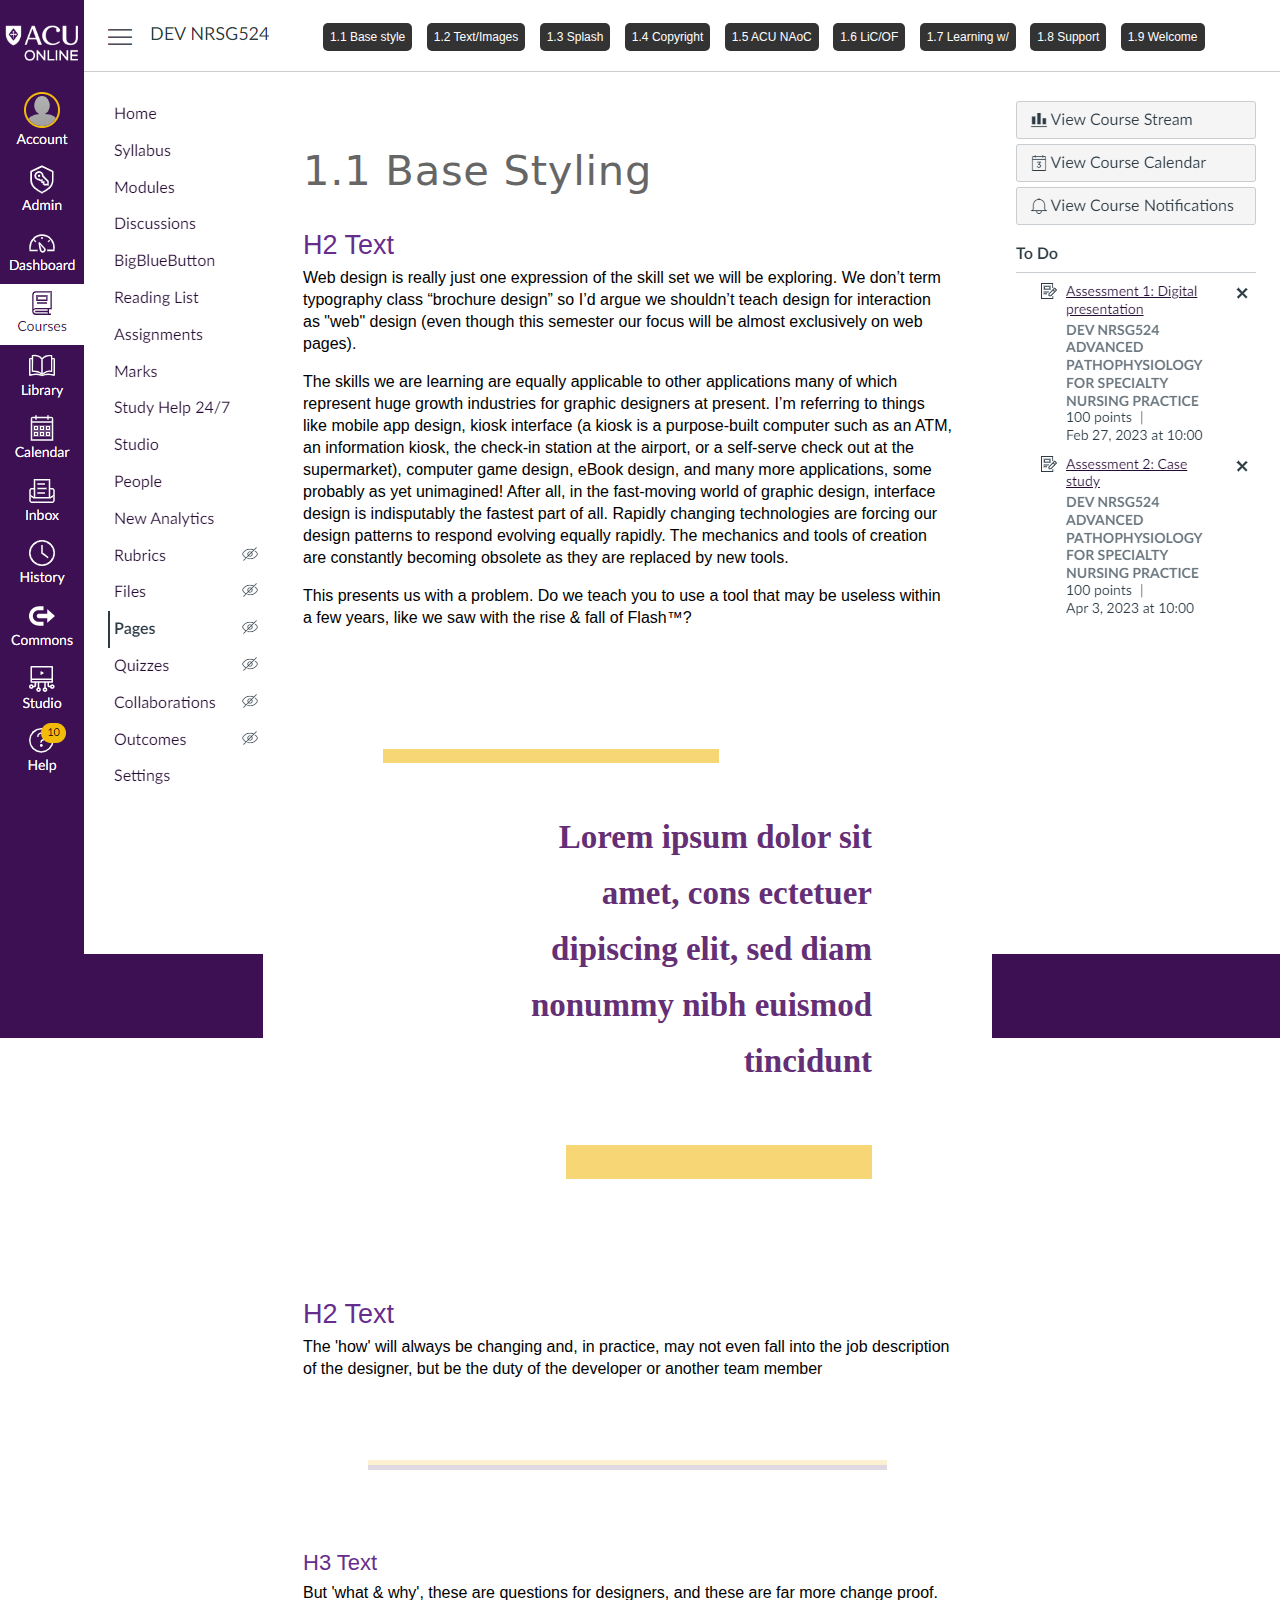
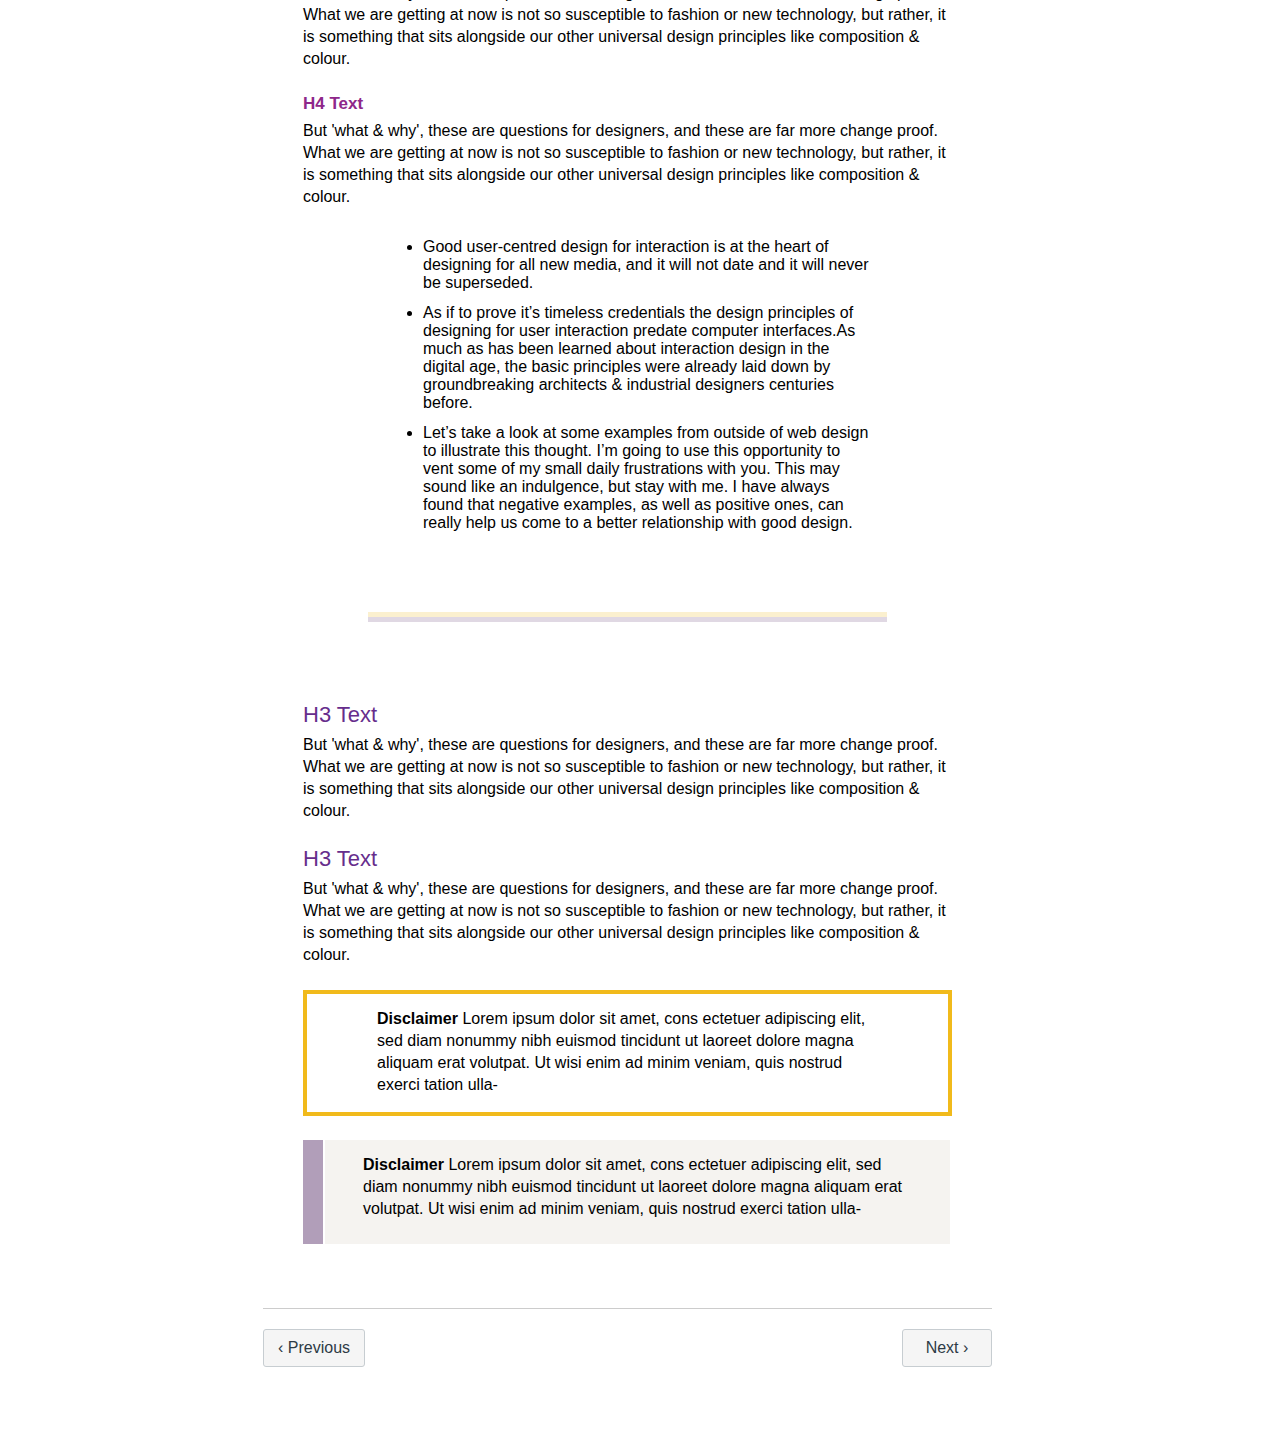
==== commit 50a2dd91: "new pages" ====
--- a/index.html
+++ b/index.html
@@ -17,14 +17,22 @@
 	<div class="wrapper-container"> 
 		<div class="col1"><img src="col-1.png"></div>
 		<div class="col2">
-		<div class="header"><img id="header-normal" src="header.png"><img id="header-phone" src="header-phone.png">
-		
-			<ul>
-			<li><a href="index.html">1.1 Base style</a></li>
-			<li><a href="images-text.html">1.2 Text/Images</a>
-			</ul>
+			<div class="header">
+				<img id="header-normal" src="header.png"><img id="header-phone" src="header-phone.png">
 
-		</div>
+				<ul>
+					<li><a href="index.html">1.1 Base style</a></li>
+					<li><a href="images-text.html">1.2 Text/Images</a></li>
+					<li><a href="splash.html">1.3 Splash</a></li>
+					<li><a href="copyright-notice.html">1.4 Copyright</a></li>
+					<li><a href="naoc.html">1.5 ACU NAoC</a></li>
+					<li><a href="lic-of.html">1.6 LiC/OF</a></li>
+					<li><a href="lwacu.html">1.7 Learning w/</a></li>
+					<li><a href="support.html">1.8 Support</a></li>
+					<li><a href="welcome.html">1.9 Welcome</a></li>
+				</ul>
+
+			</div>
 			<div class="flex-container"> 
 			<div class="item2"><img src="col-3.png"></div>
 			<div class="item3">
@@ -32,53 +40,67 @@
 			<!-- --------------------------------------------------------- -->
 			<!-- --------------------------------------------------------- -->
 			
-			<div class="fixed-width-col">
-			<h1>1.1 Base Styling</h1>
-			<h2>H2 Text</h2>
-<p>Web design is really just one expression of the skill set we will be exploring. We don’t term typography class “brochure design” so I’d argue
-we shouldn’t teach design for interaction as "web" design (even though this semester our focus will be almost exclusively on web pages).</p>
-<p>The skills we are learning are equally applicable to other applications many of which represent huge growth industries for graphic designers
-at present. I’m referring to things like mobile app design, kiosk interface (a kiosk is a purpose-built computer such as an ATM, an information
-kiosk, the check-in station at the airport, or a self-serve check out at the supermarket), computer game design, eBook design, and many more
-applications, some probably as yet unimagined! After all, in the fast-moving world of graphic design, interface design is indisputably the fastest
-part of all. Rapidly changing technologies are forcing our design patterns to respond evolving equally rapidly. The mechanics and tools of
-creation are constantly becoming obsolete as they are replaced by new tools.</p>
-<p>This presents us with a problem. Do we teach you to use a tool that may be useless within a few years, like we saw with the rise & fall of
-Flash™?</p>
-<blockquote>
-<p>Lorem ipsum dolor sit amet, cons
-ectetuer dipiscing elit, sed diam
-nonummy nibh euismod tincidunt
-</blockquote>
+				<div class="fixed-width-col">
+					<h1>1.1 Base Styling</h1>
+					<h2>H2 Text</h2>
+					<p>
+						Web design is really just one expression of the skill set we will be exploring. We don’t term typography class “brochure design” so I’d argue
+						we shouldn’t teach design for interaction as "web" design (even though this semester our focus will be almost exclusively on web pages).
+					</p>
+					<p>
+						The skills we are learning are equally applicable to other applications many of which represent huge growth industries for graphic designers
+						at present. I’m referring to things like mobile app design, kiosk interface (a kiosk is a purpose-built computer such as an ATM, an information
+						kiosk, the check-in station at the airport, or a self-serve check out at the supermarket), computer game design, eBook design, and many more
+						applications, some probably as yet unimagined! After all, in the fast-moving world of graphic design, interface design is indisputably the fastest
+						part of all. Rapidly changing technologies are forcing our design patterns to respond evolving equally rapidly. The mechanics and tools of
+						creation are constantly becoming obsolete as they are replaced by new tools.
+					</p>
+					<p>
+						This presents us with a problem. Do we teach you to use a tool that may be useless within a few years, like we saw with the rise & fall of
+						Flash™?
+					</p>
+					<blockquote>
+						<p>
+							Lorem ipsum dolor sit amet, cons
+							ectetuer dipiscing elit, sed diam
+							nonummy nibh euismod tincidunt
+					</blockquote>
 
-<h2>H2 Text</h2>
-<p>The 'how' will always be changing and, in practice, may not even fall into the job description of the designer, but be the duty of the developer or another team member</p>
-<h3>H3 Text</h3>
-<p>But 'what & why', these are questions for designers, and these are far more change proof. What we are getting at now is not so susceptible to
-fashion or new technology, but rather, it is something that sits alongside our other universal design principles like composition & colour.</p>
-<h4>H4 Text</h4>
-<p>But 'what & why', these are questions for designers, and these are far more change proof. What we are getting at now is not so susceptible to fashion or new technology, but rather, it is something that sits alongside our other universal design principles like composition & colour.</p>
-<ul>
-<li>Good user-centred design for interaction is at the heart of designing for all new media, and it will not date and it will never be superseded.</li>
-<li>
-As if to prove it’s timeless credentials the design principles of designing for user interaction predate computer interfaces.As much as has been learned about interaction design in the digital age, the basic principles were already laid
-down by groundbreaking architects & industrial designers centuries before.</li>
-<li>
-Let’s take a look at some examples from outside of web design to illustrate this thought. I’m going to use this opportunity to vent some of my small daily frustrations with you. This may sound like an indulgence, but stay with me. I have always found that negative examples, as well as positive ones, can really help us come to a better relationship with good design.</li>
-</ul>
-<h3>H3 Text</h3>
-<p>But 'what & why', these are questions for designers, and these are far more change proof. What we are getting at now is not so susceptible to fashion or new technology, but rather, it is something that sits alongside our other universal design principles like composition & colour.</p>
-<h3>H3 Text</h3>
-<p>But 'what & why', these are questions for designers, and these are far more change proof. What we are getting at now is not so susceptible to fashion or new technology, but rather, it is something that sits alongside our other universal design principles like composition & colour.</p>
-			
-			<div class="well yellow" >
-			<p><strong>Disclaimer</strong> Lorem ipsum dolor sit amet, cons ectetuer adipiscing elit, sed diam nonummy nibh euismod tincidunt ut laoreet dolore magna aliquam erat volutpat. Ut wisi enim ad minim veniam, quis nostrud exerci tation ulla-</p>
-			</div>
-			<div class="well purple" >
-			<p><strong>Disclaimer</strong> Lorem ipsum dolor sit amet, cons ectetuer adipiscing elit, sed diam nonummy nibh euismod tincidunt ut laoreet dolore magna aliquam erat volutpat. Ut wisi enim ad minim veniam, quis nostrud exerci tation ulla-</p>
-			</div>
-			
-</div>		
+					<h2>H2 Text</h2>
+					<p>The 'how' will always be changing and, in practice, may not even fall into the job description of the designer, but be the duty of the developer or another team member</p>
+					<hr>
+
+					<h3>H3 Text</h3>
+					<p>
+						But 'what & why', these are questions for designers, and these are far more change proof. What we are getting at now is not so susceptible to
+						fashion or new technology, but rather, it is something that sits alongside our other universal design principles like composition & colour.
+					</p>
+					<h4>H4 Text</h4>
+					<p>But 'what & why', these are questions for designers, and these are far more change proof. What we are getting at now is not so susceptible to fashion or new technology, but rather, it is something that sits alongside our other universal design principles like composition & colour.</p>
+					<ul>
+						<li>Good user-centred design for interaction is at the heart of designing for all new media, and it will not date and it will never be superseded.</li>
+						<li>
+							As if to prove it’s timeless credentials the design principles of designing for user interaction predate computer interfaces.As much as has been learned about interaction design in the digital age, the basic principles were already laid
+							down by groundbreaking architects & industrial designers centuries before.
+						</li>
+						<li>
+							Let’s take a look at some examples from outside of web design to illustrate this thought. I’m going to use this opportunity to vent some of my small daily frustrations with you. This may sound like an indulgence, but stay with me. I have always found that negative examples, as well as positive ones, can really help us come to a better relationship with good design.
+						</li>
+					</ul>
+					<hr>
+					<h3>H3 Text</h3>
+					<p>But 'what & why', these are questions for designers, and these are far more change proof. What we are getting at now is not so susceptible to fashion or new technology, but rather, it is something that sits alongside our other universal design principles like composition & colour.</p>
+					<h3>H3 Text</h3>
+					<p>But 'what & why', these are questions for designers, and these are far more change proof. What we are getting at now is not so susceptible to fashion or new technology, but rather, it is something that sits alongside our other universal design principles like composition & colour.</p>
+
+					<div class="well yellow">
+						<p><strong>Disclaimer</strong> Lorem ipsum dolor sit amet, cons ectetuer adipiscing elit, sed diam nonummy nibh euismod tincidunt ut laoreet dolore magna aliquam erat volutpat. Ut wisi enim ad minim veniam, quis nostrud exerci tation ulla-</p>
+					</div>
+					<div class="well purple">
+						<p><strong>Disclaimer</strong> Lorem ipsum dolor sit amet, cons ectetuer adipiscing elit, sed diam nonummy nibh euismod tincidunt ut laoreet dolore magna aliquam erat volutpat. Ut wisi enim ad minim veniam, quis nostrud exerci tation ulla-</p>
+					</div>
+
+				</div>		
 	<div class="button-footer">		
         <a href="" role="button" class="canvas-btn" aria-describedby="msf0-next-desc" aria-label="Next Module Item">&lsaquo; Previous</a>
         <a href="" role="button" class="canvas-btn" aria-describedby="msf0-next-desc" aria-label="Next Module Item">Next &rsaquo;</a>
--- a/styles.css
+++ b/styles.css
@@ -177,6 +177,28 @@
 }
 
 
+.grid.w25-75 {
+    margin: 10px 0px 40px;
+    display: grid;
+    grid-template-columns: 30% 70%;
+}
+.grid.w25-75 > figure {
+    margin: 0 20px 0 0;
+}
+    .grid.w25-75 > figure img {
+        max-width: 400px;
+        border-bottom: 8px solid #f9e3a4;
+    }
+
+hr{
+    width: 80%;
+    margin: 80px 10%;
+    border: 0;
+    border-top: 5px solid #fbf0cf;
+    border-bottom: 5px solid #e0d8e3;
+}
+
+
 h1 {
     font-size: 2.6em;
     font-weight: 200;
@@ -229,9 +251,14 @@
     margin: 6px 80px 12px 80px;
 }
 
+a {
+color: #260b34;
+}
+
 .well {
     padding: 8px 70px 0 70px;
     margin: 24px 0;
+    position: relative;
 }
 .well.yellow {
     border: 4px solid #f1ba1b;
@@ -242,6 +269,41 @@
     padding: 8px 40px;
     border-left: 20px solid #b19eb9;
 }
+    .well.purple::after {
+        content: " ";
+        position: absolute;
+        z-index: 1;
+        top: -2px;
+        left: 0;
+        right: 0;
+        bottom: -2px;
+        border: 2px solid #fff;
+    }
+
+    .well.disclaimer {
+        background: #642f75;
+        color: #ffffff;
+        padding: 20px 50px 16px 50px;
+        border-width: 0 28px;
+        border-color: #cf2027;
+        border-style: solid;
+        margin: 80px 0;
+    }
+        .well.disclaimer::after {
+            content: " ";
+            position: absolute;
+            z-index: 1;
+            top: -2px;
+            left: 0;
+            right: 0;
+            bottom: -2px;
+            border: 2px solid #fff;
+        }
+
+        .well.disclaimer strong {
+            font-size: 20px;
+        }
+
 
 blockquote {
     margin: 80px;
@@ -285,38 +347,82 @@
 }
 
 
-
-
-
-
-
-
-
-@media only screen and (max-width: 1139px) {
-  .item4 {
-    display:none;
-  }
-}		
-@media only screen and (max-width: 767px) {
-  .col1 {
-    display:none;
-  }
-  .item2 {
-    display:none;
-  }
-  
-    .header ul li a
-	{ color: #fff;}
-	
-	#header-normal{display:none;}
-	#header-phone {display:block;}
-	
-  .header { 
-    width: 100%;
-	height:55px;
-	margin: 0;
-	padding: 0;
-	border-bottom: 0px solid #ccc;
-	background: #3c1053;
-  }	
-}	+div.video {
+    padding: 120px 50px 120px 50px;
+    border: 1px solid #ccc;
+    position: relative;
+}
+
+    div.video > iframe {
+        aspect-ratio: 16 / 9;
+        height: 100%;
+        width: 100%;
+        border: none;
+    }
+
+    div.video::after {
+        content: "";
+        position: absolute;
+        z-index: 1;
+        left: 40px;
+        top: 40px;
+        width: 60px;
+        height: 60px;
+        background-image: url(video-icon.png);
+        background-size: cover;
+    }
+
+button.yellow-button {
+    position: absolute;
+    right: 50px;
+    margin-top: 20px;
+    display: block;
+    font-size: 1.2em;
+    font-weight: bold;
+    background: none;
+    padding: 8px 20px;
+    border: 8px solid #f7d676;
+}
+
+
+    @media only screen and (max-width: 1139px) {
+        .item4 {
+            display: none;
+        }
+        .grid.w25-75 {
+            margin: 10px 0px 40px;
+            display: grid;
+            grid-template-columns: 100%;
+        }
+    }
+
+    @media only screen and (max-width: 767px) {
+        .col1 {
+            display: none;
+        }
+
+        .item2 {
+            display: none;
+        }
+
+        .header ul li a {
+            color: #fff;
+        }
+
+        #header-normal {
+            display: none;
+        }
+
+        #header-phone {
+            display: block;
+        }
+
+        .header {
+            width: 100%;
+            height: 55px;
+            margin: 0;
+            padding: 0;
+            border-bottom: 0px solid #ccc;
+            background: #3c1053;
+        }
+    }	